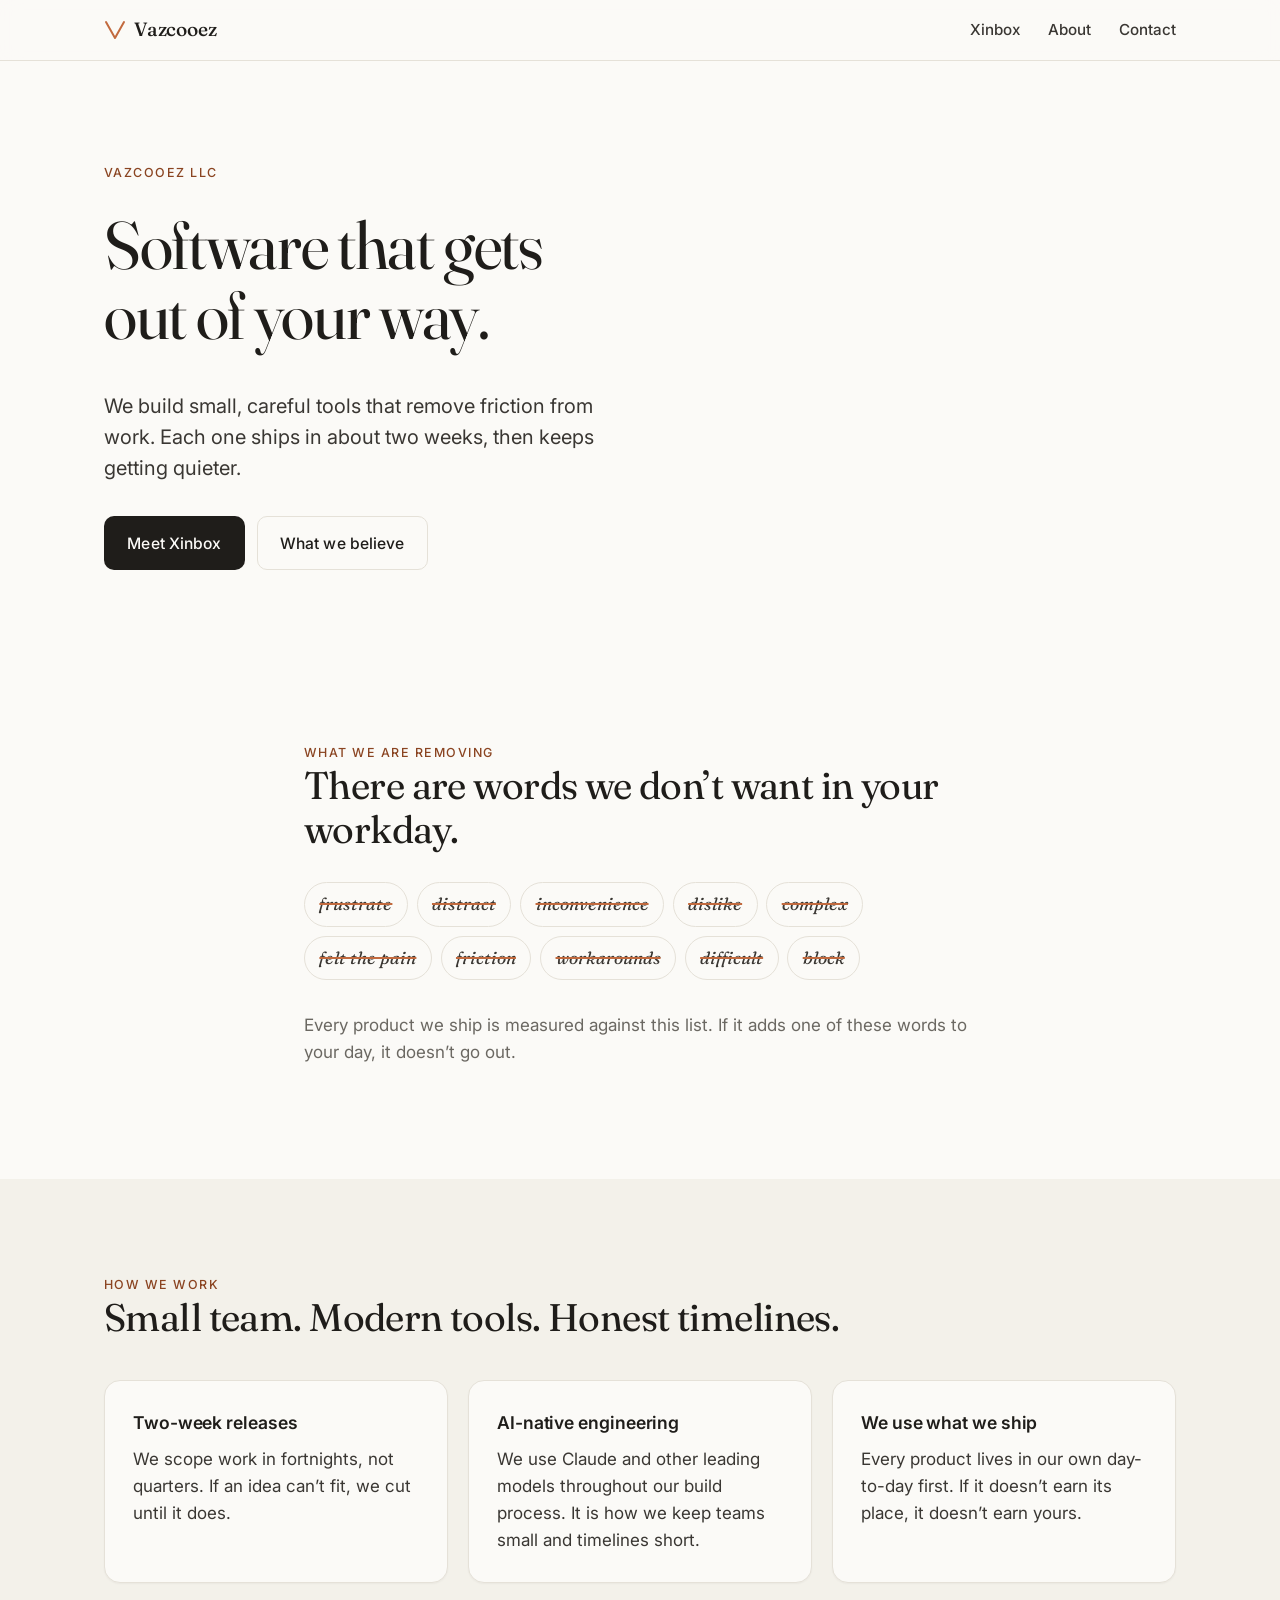
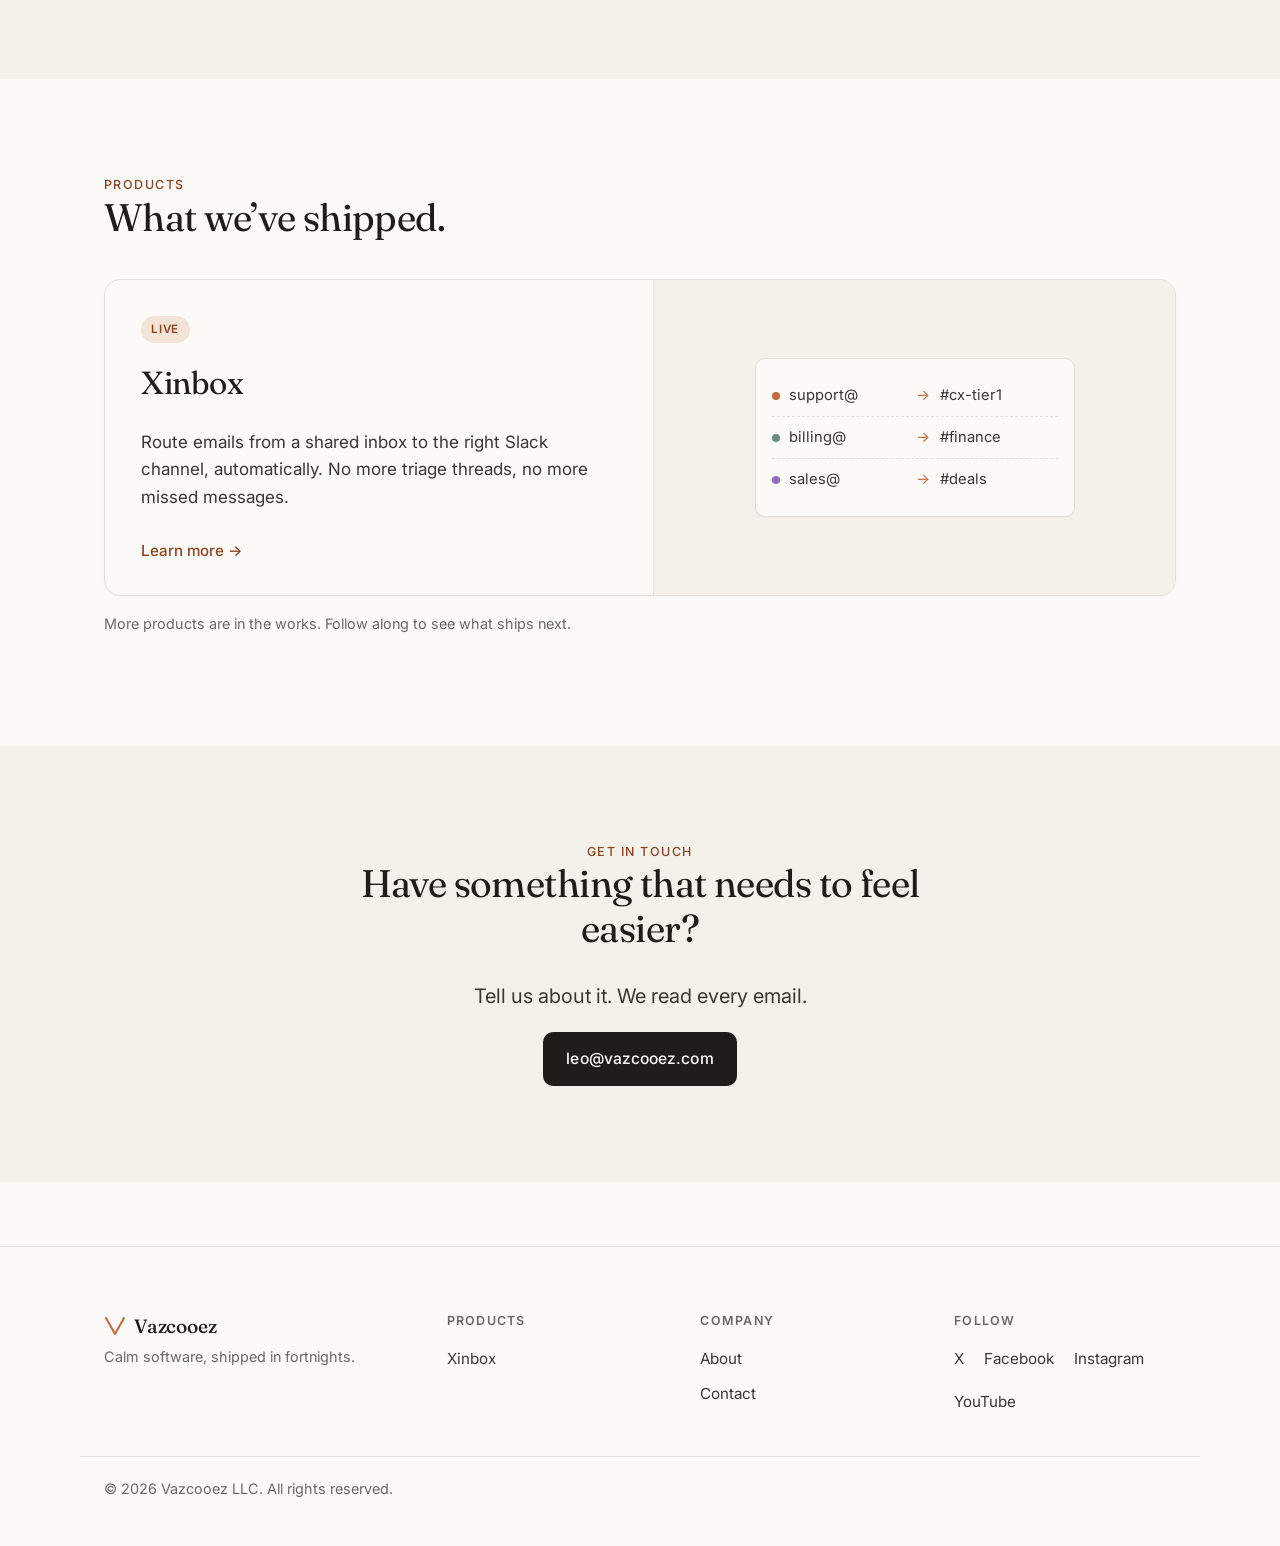
==== index.html @ 950a1615 "Initial site for vazcooez.com Static marketing site: home, Xinbox product page, about, 404, sitemap," ====
<!doctype html>
<html lang="en">
<head>
  <meta charset="utf-8" />
  <meta name="viewport" content="width=device-width, initial-scale=1" />
  <title>Vazcooez — Software that gets out of your way</title>
  <meta name="description" content="Vazcooez builds calm software tools that remove friction from work. AI-native, shipped in two weeks." />
  <link rel="canonical" href="https://vazcooez.com/" />
  <meta property="og:title" content="Vazcooez — Software that gets out of your way" />
  <meta property="og:description" content="Calm tools that remove friction from work. AI-native, shipped in two weeks." />
  <meta property="og:type" content="website" />
  <meta property="og:url" content="https://vazcooez.com/" />
  <link rel="icon" type="image/svg+xml" href="assets/favicon.svg" />
  <link rel="preconnect" href="https://fonts.googleapis.com" />
  <link rel="preconnect" href="https://fonts.gstatic.com" crossorigin />
  <link href="https://fonts.googleapis.com/css2?family=Fraunces:opsz,wght@9..144,300;9..144,400;9..144,500;9..144,600&family=Inter:wght@400;500;600&display=swap" rel="stylesheet" />
  <link rel="stylesheet" href="css/style.css" />
</head>
<body>
  <a class="skip-link" href="#main">Skip to content</a>

  <header class="site-header">
    <div class="container nav">
      <a class="brand" href="/" aria-label="Vazcooez home">
        <svg class="brand-mark" width="22" height="22" viewBox="0 0 22 22" aria-hidden="true">
          <path d="M2 3 L11 19 L20 3" fill="none" stroke="currentColor" stroke-width="2" stroke-linecap="round" stroke-linejoin="round"/>
        </svg>
        <span>Vazcooez</span>
      </a>
      <button class="nav-toggle" aria-expanded="false" aria-controls="nav-menu" aria-label="Menu">
        <span></span><span></span><span></span>
      </button>
      <nav id="nav-menu" class="nav-menu">
        <a href="xinbox.html">Xinbox</a>
        <a href="about.html">About</a>
        <a href="#contact">Contact</a>
      </nav>
    </div>
  </header>

  <main id="main">
    <section class="hero">
      <div class="container">
        <p class="eyebrow">Vazcooez LLC</p>
        <h1 class="display">
          Software that gets<br/>out of your way.
        </h1>
        <p class="lede">
          We build small, careful tools that remove friction from work.
          Each one ships in about two weeks, then keeps getting quieter.
        </p>
        <div class="cta-row">
          <a class="btn btn-primary" href="xinbox.html">Meet Xinbox</a>
          <a class="btn btn-ghost" href="#values">What we believe</a>
        </div>
      </div>
    </section>

    <section id="values" class="section">
      <div class="container narrow">
        <p class="eyebrow">What we are removing</p>
        <h2 class="h2">There are words we don&rsquo;t want in your workday.</h2>
        <ul class="word-list" aria-label="Words we want to remove from your work">
          <li>frustrate</li>
          <li>distract</li>
          <li>inconvenience</li>
          <li>dislike</li>
          <li>complex</li>
          <li>felt the pain</li>
          <li>friction</li>
          <li>workarounds</li>
          <li>difficult</li>
          <li>block</li>
        </ul>
        <p class="muted">
          Every product we ship is measured against this list.
          If it adds one of these words to your day, it doesn&rsquo;t go out.
        </p>
      </div>
    </section>

    <section class="section section-alt">
      <div class="container">
        <p class="eyebrow">How we work</p>
        <h2 class="h2">Small team. Modern tools. Honest timelines.</h2>
        <div class="grid-3">
          <article class="card">
            <h3>Two-week releases</h3>
            <p>We scope work in fortnights, not quarters. If an idea can&rsquo;t fit, we cut until it does.</p>
          </article>
          <article class="card">
            <h3>AI-native engineering</h3>
            <p>We use Claude and other leading models throughout our build process. It is how we keep teams small and timelines short.</p>
          </article>
          <article class="card">
            <h3>We use what we ship</h3>
            <p>Every product lives in our own day-to-day first. If it doesn&rsquo;t earn its place, it doesn&rsquo;t earn yours.</p>
          </article>
        </div>
      </div>
    </section>

    <section class="section">
      <div class="container">
        <p class="eyebrow">Products</p>
        <h2 class="h2">What we&rsquo;ve shipped.</h2>
        <a class="product-card" href="xinbox.html">
          <div class="product-card-body">
            <span class="badge">Live</span>
            <h3>Xinbox</h3>
            <p>Route emails from a shared inbox to the right Slack channel, automatically. No more triage threads, no more missed messages.</p>
            <span class="link-arrow">Learn more &rarr;</span>
          </div>
          <div class="product-card-visual" aria-hidden="true">
            <div class="mock">
              <div class="mock-row"><span class="dot dot-a"></span><span>support@</span><span class="arrow">&rarr;</span><span>#cx-tier1</span></div>
              <div class="mock-row"><span class="dot dot-b"></span><span>billing@</span><span class="arrow">&rarr;</span><span>#finance</span></div>
              <div class="mock-row"><span class="dot dot-c"></span><span>sales@</span><span class="arrow">&rarr;</span><span>#deals</span></div>
            </div>
          </div>
        </a>
        <p class="muted small">More products are in the works. Follow along to see what ships next.</p>
      </div>
    </section>

    <section id="contact" class="section section-alt">
      <div class="container narrow center">
        <p class="eyebrow">Get in touch</p>
        <h2 class="h2">Have something that needs to feel easier?</h2>
        <p class="lede">
          Tell us about it. We read every email.
        </p>
        <a class="btn btn-primary" href="mailto:leo@vazcooez.com">leo@vazcooez.com</a>
      </div>
    </section>
  </main>

  <footer class="site-footer">
    <div class="container footer-grid">
      <div>
        <a class="brand" href="/" aria-label="Vazcooez home">
          <svg class="brand-mark" width="22" height="22" viewBox="0 0 22 22" aria-hidden="true">
            <path d="M2 3 L11 19 L20 3" fill="none" stroke="currentColor" stroke-width="2" stroke-linecap="round" stroke-linejoin="round"/>
          </svg>
          <span>Vazcooez</span>
        </a>
        <p class="muted small">Calm software, shipped in fortnights.</p>
      </div>
      <div>
        <h4>Products</h4>
        <ul class="footer-list">
          <li><a href="xinbox.html">Xinbox</a></li>
        </ul>
      </div>
      <div>
        <h4>Company</h4>
        <ul class="footer-list">
          <li><a href="about.html">About</a></li>
          <li><a href="mailto:leo@vazcooez.com">Contact</a></li>
        </ul>
      </div>
      <div>
        <h4>Follow</h4>
        <ul class="footer-list social">
          <li><a href="#" aria-label="Vazcooez on X" rel="me noopener">X</a></li>
          <li><a href="#" aria-label="Vazcooez on Facebook" rel="me noopener">Facebook</a></li>
          <li><a href="#" aria-label="Vazcooez on Instagram" rel="me noopener">Instagram</a></li>
          <li><a href="#" aria-label="Vazcooez on YouTube" rel="me noopener">YouTube</a></li>
        </ul>
      </div>
    </div>
    <div class="container footer-base">
      <p class="muted small">&copy; <span id="year">2026</span> Vazcooez LLC. All rights reserved.</p>
    </div>
  </footer>

  <script src="js/main.js" defer></script>
</body>
</html>
---- css/style.css ----
/* ============================================================
   Vazcooez — design tokens
   ============================================================ */
:root {
  --bg: #FBFAF7;
  --bg-alt: #F3F1EA;
  --ink: #1F1D1A;
  --ink-soft: #3A3733;
  --muted: #6B6862;
  --line: #E5E1D8;
  --accent: #C26A3E;
  --accent-soft: #F4E4D7;
  --accent-ink: #8A4421;

  --serif: "Fraunces", Georgia, "Times New Roman", serif;
  --sans: "Inter", -apple-system, BlinkMacSystemFont, "Segoe UI", Roboto, Helvetica, Arial, sans-serif;

  --radius: 10px;
  --radius-lg: 16px;
  --shadow-sm: 0 1px 2px rgba(31, 29, 26, 0.04);
  --shadow-md: 0 4px 24px -8px rgba(31, 29, 26, 0.10);

  --maxw: 1120px;
  --maxw-narrow: 720px;

  --space-1: 0.5rem;
  --space-2: 1rem;
  --space-3: 1.5rem;
  --space-4: 2.5rem;
  --space-5: 4rem;
  --space-6: 6rem;
}

/* ============================================================
   Reset + base
   ============================================================ */
*, *::before, *::after { box-sizing: border-box; }
html { -webkit-text-size-adjust: 100%; scroll-behavior: smooth; }
body {
  margin: 0;
  font-family: var(--sans);
  font-size: 17px;
  line-height: 1.6;
  color: var(--ink);
  background: var(--bg);
  -webkit-font-smoothing: antialiased;
  text-rendering: optimizeLegibility;
}
img, svg { display: block; max-width: 100%; }
a { color: var(--ink); text-decoration: none; }
a:hover { color: var(--accent-ink); }
ul { padding: 0; margin: 0; list-style: none; }
p { margin: 0 0 1em; }
em { font-style: italic; color: var(--ink-soft); }

.skip-link {
  position: absolute; left: -9999px; top: 0;
  background: var(--ink); color: var(--bg);
  padding: 0.5rem 1rem; border-radius: var(--radius);
  z-index: 100;
}
.skip-link:focus { left: 1rem; top: 1rem; }

/* ============================================================
   Layout
   ============================================================ */
.container {
  width: 100%;
  max-width: var(--maxw);
  margin: 0 auto;
  padding: 0 1.5rem;
}
.container.narrow { max-width: var(--maxw-narrow); }
.container.center { text-align: center; }

.section { padding: var(--space-6) 0; }
.section-alt { background: var(--bg-alt); }

/* ============================================================
   Typography
   ============================================================ */
.display {
  font-family: var(--serif);
  font-weight: 400;
  font-size: clamp(2.4rem, 5.5vw, 4.2rem);
  line-height: 1.05;
  letter-spacing: -0.02em;
  margin: 0.4em 0 0.6em;
  color: var(--ink);
  font-variation-settings: "opsz" 96;
}
.h2 {
  font-family: var(--serif);
  font-weight: 400;
  font-size: clamp(1.7rem, 3vw, 2.4rem);
  line-height: 1.15;
  letter-spacing: -0.015em;
  margin: 0 0 0.8em;
  color: var(--ink);
  font-variation-settings: "opsz" 48;
}
h3 {
  font-family: var(--sans);
  font-weight: 600;
  font-size: 1.1rem;
  margin: 0 0 0.5em;
  letter-spacing: -0.005em;
}
.eyebrow {
  font-family: var(--sans);
  font-size: 0.78rem;
  font-weight: 500;
  letter-spacing: 0.12em;
  text-transform: uppercase;
  color: var(--accent-ink);
  margin: 0;
}
.lede {
  font-size: clamp(1.05rem, 1.6vw, 1.25rem);
  line-height: 1.55;
  color: var(--ink-soft);
  max-width: 38ch;
}
.muted { color: var(--muted); }
.small { font-size: 0.9rem; }
.center { text-align: center; }
.center .lede { margin-left: auto; margin-right: auto; }

/* ============================================================
   Header / nav
   ============================================================ */
.site-header {
  position: sticky;
  top: 0;
  z-index: 50;
  background: rgba(251, 250, 247, 0.85);
  backdrop-filter: saturate(160%) blur(10px);
  -webkit-backdrop-filter: saturate(160%) blur(10px);
  border-bottom: 1px solid var(--line);
}
.nav {
  display: flex;
  align-items: center;
  justify-content: space-between;
  padding: 0.9rem 1.5rem;
  gap: 1rem;
}
.brand {
  display: inline-flex;
  align-items: center;
  gap: 0.5rem;
  font-family: var(--serif);
  font-size: 1.2rem;
  font-weight: 500;
  letter-spacing: -0.01em;
  color: var(--ink);
}
.brand-mark { color: var(--accent); }
.nav-menu {
  display: flex;
  gap: 1.75rem;
  align-items: center;
}
.nav-menu a {
  font-size: 0.95rem;
  color: var(--ink-soft);
  font-weight: 500;
  position: relative;
}
.nav-menu a:hover { color: var(--ink); }
.nav-menu a[aria-current="page"] { color: var(--accent-ink); }

.nav-toggle {
  display: none;
  background: none;
  border: 0;
  padding: 0.5rem;
  cursor: pointer;
  gap: 4px;
  flex-direction: column;
}
.nav-toggle span {
  display: block;
  width: 22px;
  height: 2px;
  background: var(--ink);
  border-radius: 2px;
  transition: transform 0.2s ease, opacity 0.2s ease;
}

/* ============================================================
   Hero
   ============================================================ */
.hero {
  padding: clamp(3.5rem, 8vw, 6.5rem) 0 clamp(3rem, 6vw, 5rem);
}

/* ============================================================
   CTAs
   ============================================================ */
.cta-row {
  display: flex;
  flex-wrap: wrap;
  gap: 0.75rem;
  margin-top: 2rem;
}
.btn {
  display: inline-flex;
  align-items: center;
  justify-content: center;
  padding: 0.85rem 1.4rem;
  border-radius: var(--radius);
  font-family: var(--sans);
  font-weight: 500;
  font-size: 0.98rem;
  letter-spacing: 0.005em;
  transition: transform 0.06s ease, background 0.15s ease, color 0.15s ease, border-color 0.15s ease;
  border: 1px solid transparent;
  cursor: pointer;
}
.btn:active { transform: translateY(1px); }
.btn-primary {
  background: var(--ink);
  color: var(--bg);
}
.btn-primary:hover {
  background: var(--accent-ink);
  color: var(--bg);
}
.btn-ghost {
  background: transparent;
  color: var(--ink);
  border-color: var(--line);
}
.btn-ghost:hover {
  border-color: var(--ink);
  color: var(--ink);
}

/* ============================================================
   Word list (our values)
   ============================================================ */
.word-list {
  display: flex;
  flex-wrap: wrap;
  gap: 0.55rem;
  margin: 1.5rem 0 2rem;
}
.word-list li {
  font-family: var(--serif);
  font-style: italic;
  font-size: 1.1rem;
  padding: 0.45rem 0.9rem;
  background: var(--bg);
  border: 1px solid var(--line);
  border-radius: 999px;
  color: var(--ink-soft);
  text-decoration: line-through;
  text-decoration-color: var(--accent);
  text-decoration-thickness: 1.5px;
}
.word-list.compact li {
  font-size: 1rem;
  padding: 0.35rem 0.75rem;
}

/* ============================================================
   Card grids
   ============================================================ */
.grid-3 {
  display: grid;
  grid-template-columns: repeat(auto-fit, minmax(240px, 1fr));
  gap: 1.25rem;
  margin-top: 2.5rem;
}
.card {
  background: var(--bg);
  border: 1px solid var(--line);
  border-radius: var(--radius-lg);
  padding: 1.75rem;
  box-shadow: var(--shadow-sm);
}
.section-alt .card { background: var(--bg); }
.card p { color: var(--ink-soft); margin: 0; }

/* ============================================================
   Product card
   ============================================================ */
.product-card {
  display: grid;
  grid-template-columns: 1.05fr 1fr;
  gap: 0;
  margin: 2.5rem 0 1rem;
  border: 1px solid var(--line);
  border-radius: var(--radius-lg);
  overflow: hidden;
  background: var(--bg);
  box-shadow: var(--shadow-sm);
  transition: box-shadow 0.2s ease, transform 0.15s ease;
}
.product-card:hover {
  box-shadow: var(--shadow-md);
  transform: translateY(-1px);
}
.product-card-body { padding: 2.25rem 2.25rem 2rem; display: flex; flex-direction: column; gap: 0.5rem; }
.product-card-body h3 {
  font-family: var(--serif);
  font-weight: 400;
  font-size: 2rem;
  letter-spacing: -0.015em;
  margin: 0.2em 0 0.4em;
}
.product-card-body p { color: var(--ink-soft); margin: 0; }
.badge {
  display: inline-flex;
  align-items: center;
  align-self: flex-start;
  padding: 0.25rem 0.65rem;
  background: var(--accent-soft);
  color: var(--accent-ink);
  border-radius: 999px;
  font-size: 0.72rem;
  font-weight: 600;
  letter-spacing: 0.06em;
  text-transform: uppercase;
}
.link-arrow {
  margin-top: 1.25rem;
  color: var(--accent-ink);
  font-weight: 500;
  font-size: 0.95rem;
}
.product-card-visual {
  background: var(--bg-alt);
  display: flex;
  align-items: center;
  justify-content: center;
  padding: 2rem;
  border-left: 1px solid var(--line);
}
.mock {
  width: 100%;
  max-width: 320px;
  background: var(--bg);
  border: 1px solid var(--line);
  border-radius: var(--radius);
  padding: 1rem;
  font-family: var(--sans);
  font-size: 0.92rem;
  box-shadow: var(--shadow-sm);
}
.mock-row {
  display: grid;
  grid-template-columns: auto 1fr auto 1fr;
  align-items: center;
  gap: 0.6rem;
  padding: 0.55rem 0;
  border-bottom: 1px dashed var(--line);
  color: var(--ink-soft);
}
.mock-row:last-child { border-bottom: 0; }
.mock-row .arrow { color: var(--accent); }
.dot {
  width: 8px; height: 8px; border-radius: 50%;
  background: var(--accent);
}
.dot-a { background: #C26A3E; }
.dot-b { background: #6B8E7F; }
.dot-c { background: #8E6AC2; }

/* ============================================================
   Steps
   ============================================================ */
.steps {
  display: grid;
  grid-template-columns: repeat(auto-fit, minmax(240px, 1fr));
  gap: 1.5rem;
  margin-top: 2.5rem;
  counter-reset: step;
}
.steps li {
  background: var(--bg);
  border: 1px solid var(--line);
  border-radius: var(--radius-lg);
  padding: 1.75rem;
  position: relative;
}
.step-num {
  display: inline-flex;
  align-items: center;
  justify-content: center;
  width: 28px; height: 28px;
  border-radius: 50%;
  background: var(--accent-soft);
  color: var(--accent-ink);
  font-family: var(--serif);
  font-size: 0.95rem;
  font-weight: 500;
  margin-bottom: 0.75rem;
}
.steps li h3 { margin-bottom: 0.4em; }
.steps li p { color: var(--ink-soft); margin: 0; }

/* ============================================================
   Footer
   ============================================================ */
.site-footer {
  margin-top: var(--space-5);
  padding: var(--space-5) 0 2rem;
  border-top: 1px solid var(--line);
  background: var(--bg);
}
.footer-grid {
  display: grid;
  grid-template-columns: 1.4fr repeat(3, 1fr);
  gap: 2rem;
  align-items: start;
}
.footer-grid h4 {
  font-family: var(--sans);
  font-size: 0.78rem;
  font-weight: 600;
  letter-spacing: 0.1em;
  text-transform: uppercase;
  color: var(--muted);
  margin: 0 0 0.9rem;
}
.footer-list li { margin-bottom: 0.5rem; }
.footer-list a {
  color: var(--ink-soft);
  font-size: 0.95rem;
}
.footer-list a:hover { color: var(--ink); }
.footer-list.social { display: flex; flex-wrap: wrap; gap: 1rem 1.25rem; }
.footer-list.social li { margin: 0; }
.footer-base {
  margin-top: var(--space-4);
  padding-top: 1.25rem;
  border-top: 1px solid var(--line);
}

/* ============================================================
   Responsive
   ============================================================ */
@media (max-width: 780px) {
  .nav-toggle { display: flex; }
  .nav-menu {
    position: absolute;
    top: 100%;
    left: 0; right: 0;
    background: var(--bg);
    border-bottom: 1px solid var(--line);
    flex-direction: column;
    gap: 0;
    padding: 0.5rem 1.5rem 1rem;
    transform: translateY(-8px);
    opacity: 0;
    visibility: hidden;
    transition: transform 0.2s ease, opacity 0.2s ease, visibility 0.2s;
  }
  .nav-menu a {
    padding: 0.75rem 0;
    border-bottom: 1px solid var(--line);
    width: 100%;
  }
  .nav-menu a:last-child { border-bottom: 0; }
  .nav-menu.open {
    transform: translateY(0);
    opacity: 1;
    visibility: visible;
  }
  .nav-toggle[aria-expanded="true"] span:nth-child(1) { transform: translateY(6px) rotate(45deg); }
  .nav-toggle[aria-expanded="true"] span:nth-child(2) { opacity: 0; }
  .nav-toggle[aria-expanded="true"] span:nth-child(3) { transform: translateY(-6px) rotate(-45deg); }

  .product-card { grid-template-columns: 1fr; }
  .product-card-visual { border-left: 0; border-top: 1px solid var(--line); }
  .footer-grid {
    grid-template-columns: 1fr 1fr;
  }
  .section { padding: var(--space-5) 0; }
}

@media (max-width: 480px) {
  .footer-grid { grid-template-columns: 1fr; }
  .cta-row { flex-direction: column; align-items: stretch; }
  .btn { width: 100%; }
}

@media (prefers-reduced-motion: reduce) {
  *, *::before, *::after {
    transition-duration: 0.01ms !important;
    animation-duration: 0.01ms !important;
    scroll-behavior: auto !important;
  }
}
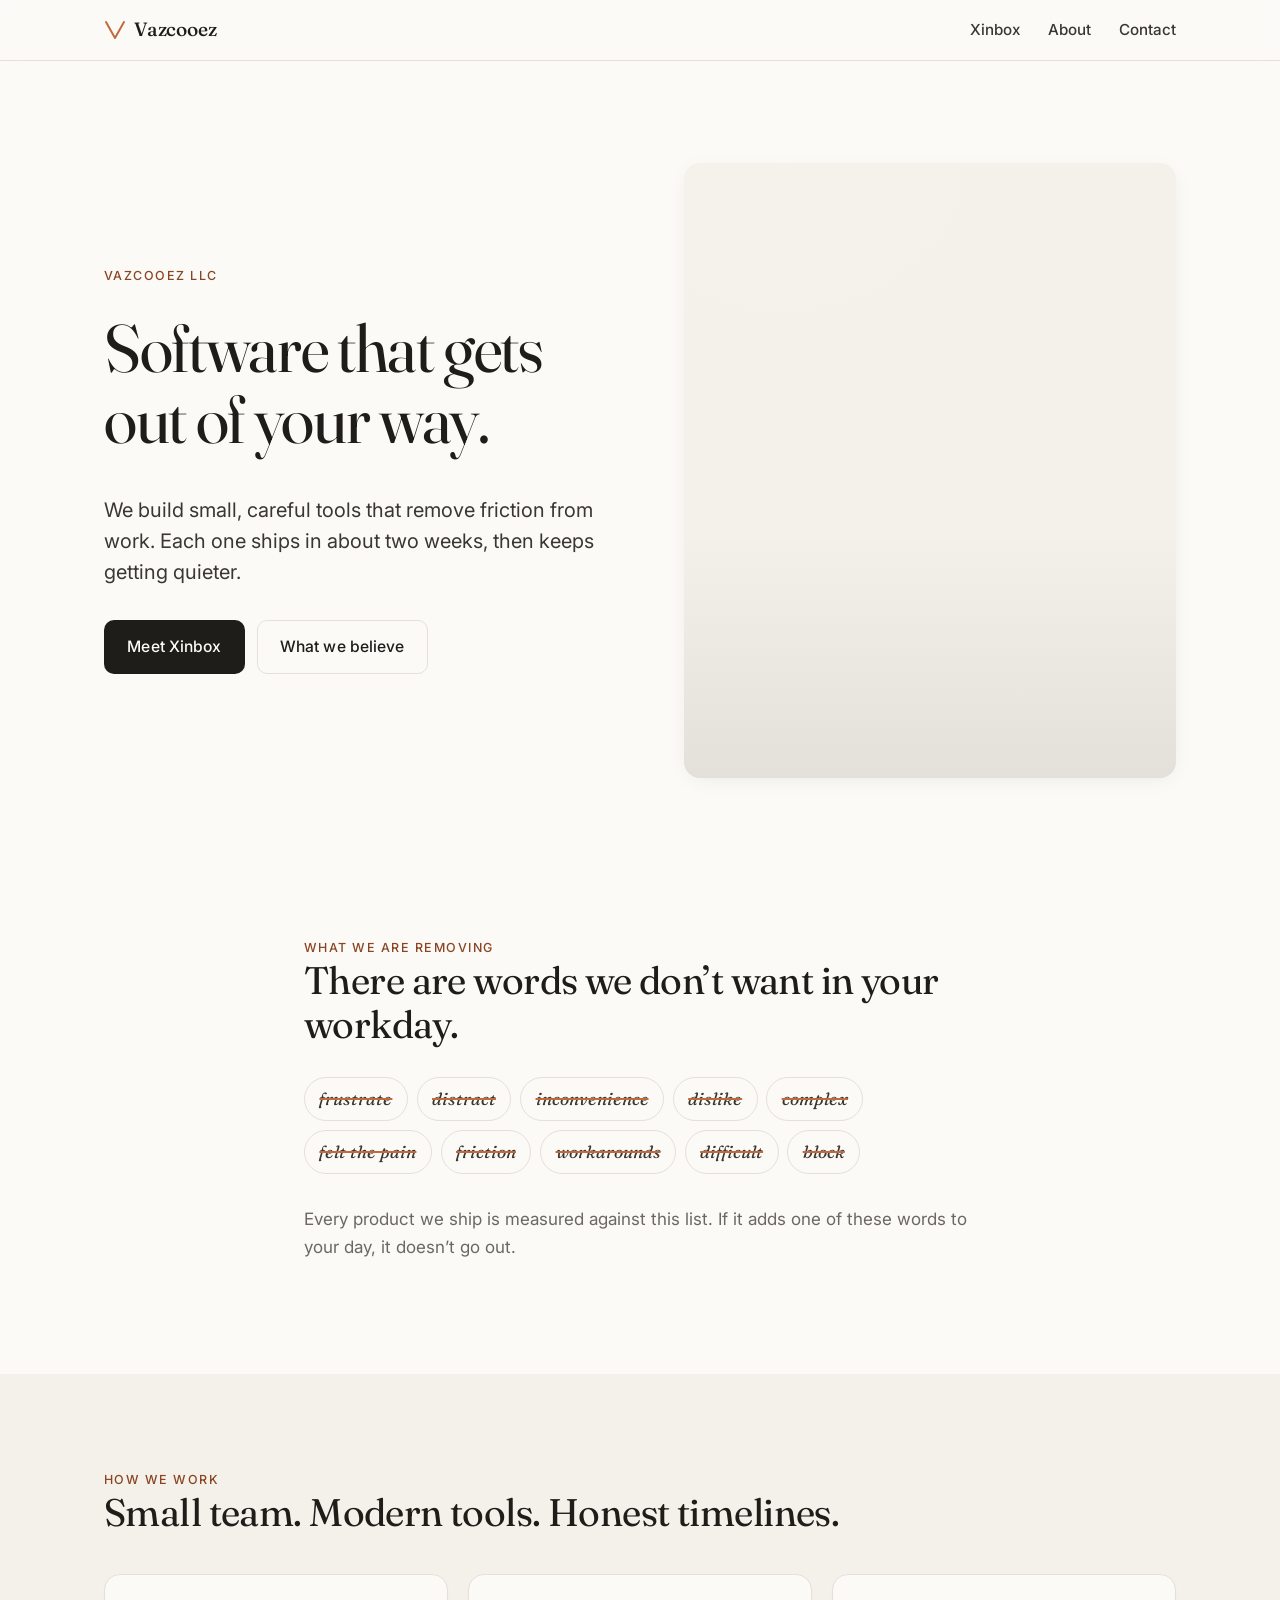
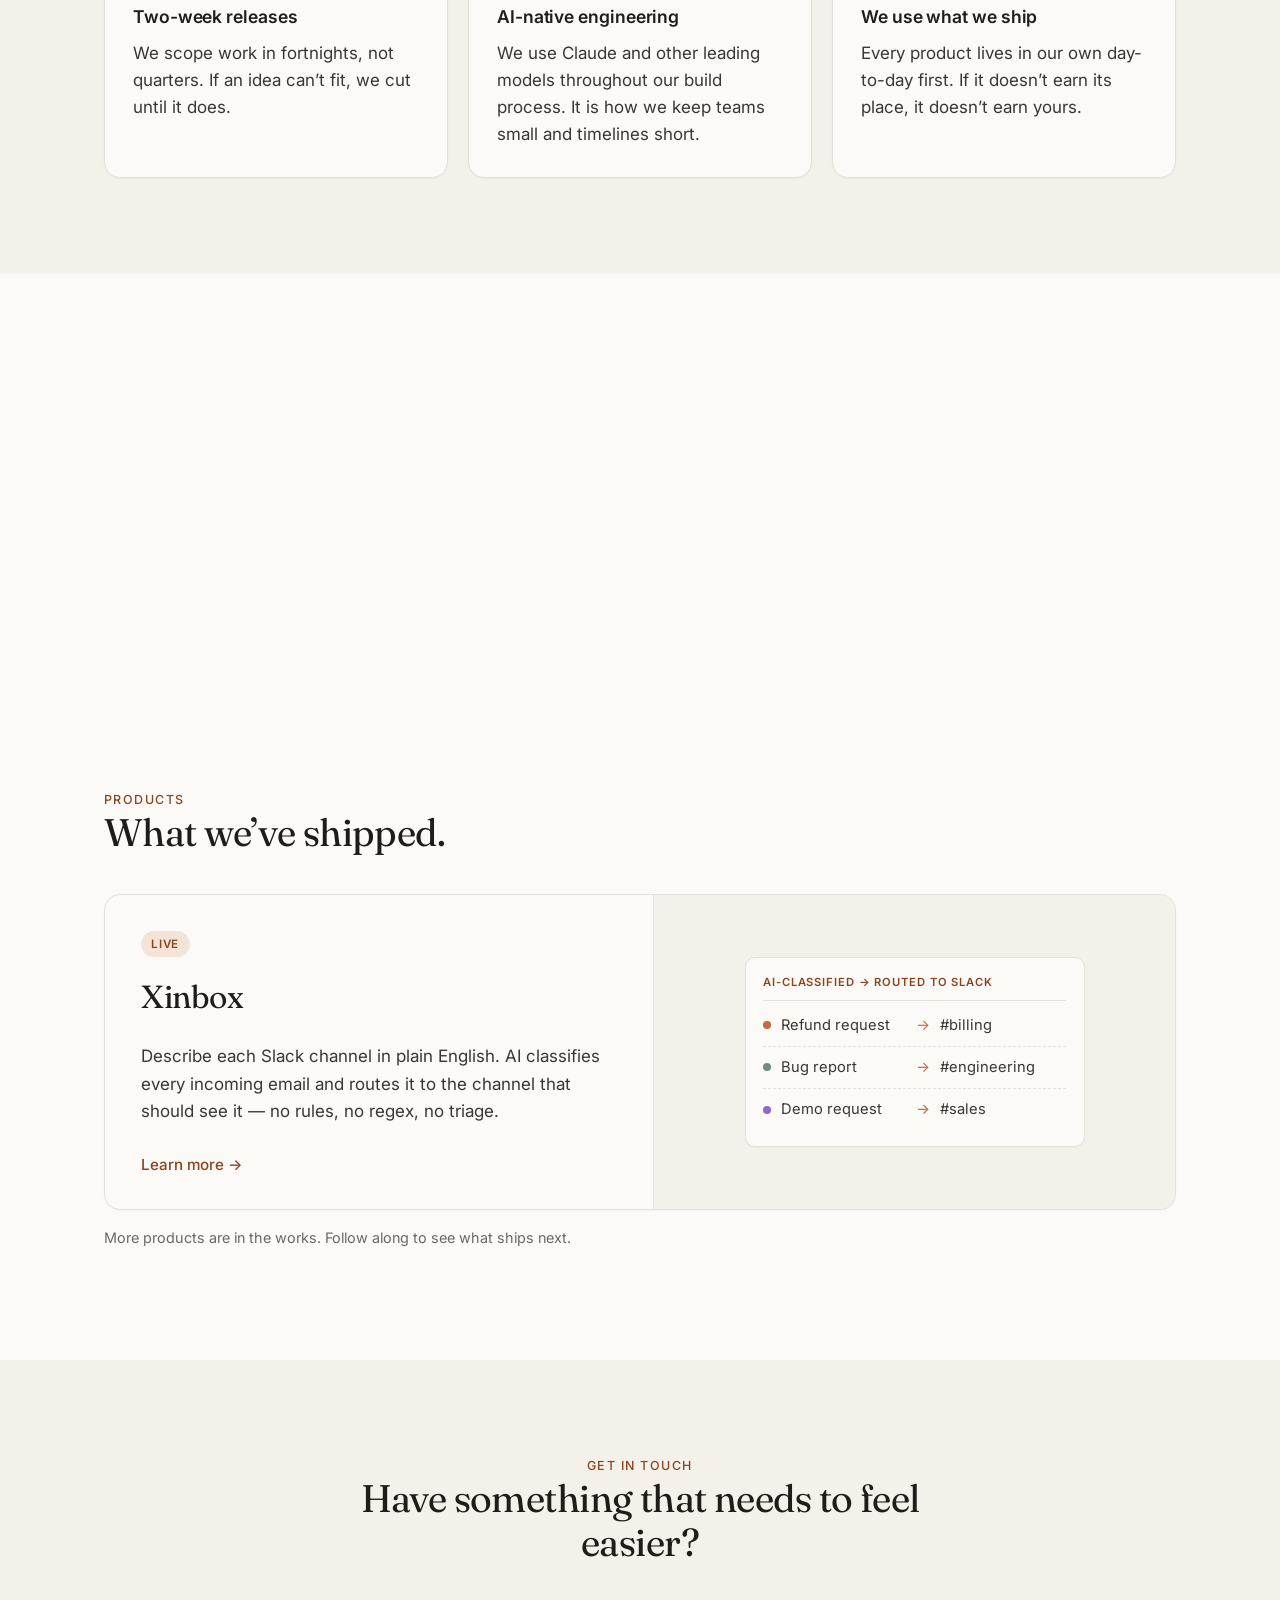
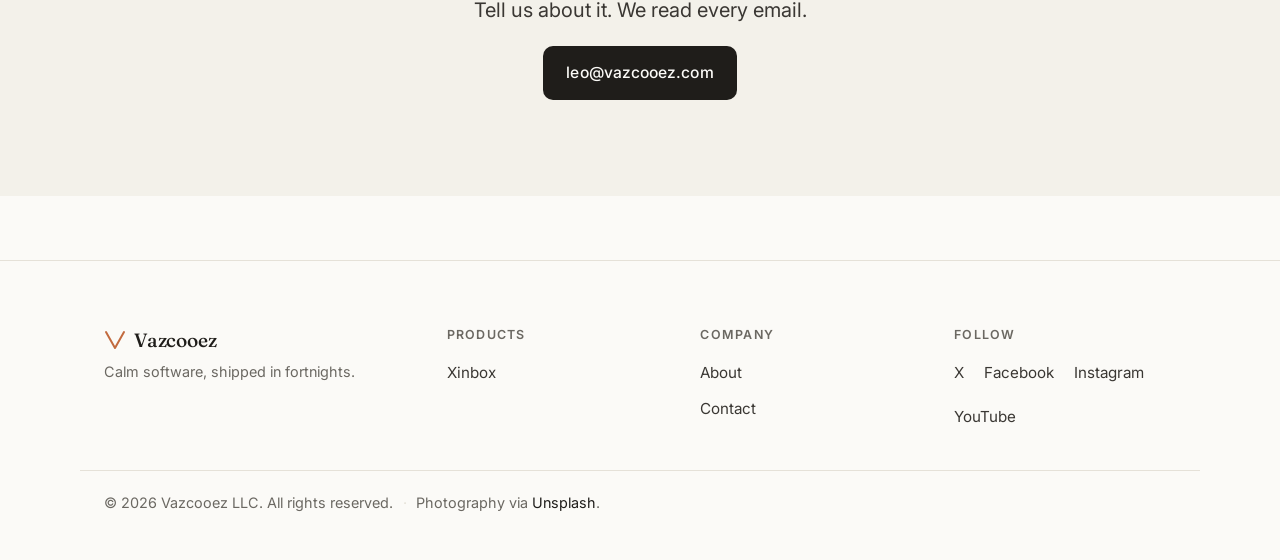
==== commit 4d40048d: "Add stock photography and reframe Xinbox around AI classification - Split hero layout on home/xinbox" ====
--- a/index.html
+++ b/index.html
@@ -13,6 +13,7 @@
   <link rel="icon" type="image/svg+xml" href="assets/favicon.svg" />
   <link rel="preconnect" href="https://fonts.googleapis.com" />
   <link rel="preconnect" href="https://fonts.gstatic.com" crossorigin />
+  <link rel="preconnect" href="https://images.unsplash.com" />
   <link href="https://fonts.googleapis.com/css2?family=Fraunces:opsz,wght@9..144,300;9..144,400;9..144,500;9..144,600&family=Inter:wght@400;500;600&display=swap" rel="stylesheet" />
   <link rel="stylesheet" href="css/style.css" />
 </head>
@@ -39,20 +40,34 @@
   </header>
 
   <main id="main">
-    <section class="hero">
-      <div class="container">
-        <p class="eyebrow">Vazcooez LLC</p>
-        <h1 class="display">
-          Software that gets<br/>out of your way.
-        </h1>
-        <p class="lede">
-          We build small, careful tools that remove friction from work.
-          Each one ships in about two weeks, then keeps getting quieter.
-        </p>
-        <div class="cta-row">
-          <a class="btn btn-primary" href="xinbox.html">Meet Xinbox</a>
-          <a class="btn btn-ghost" href="#values">What we believe</a>
+    <section class="hero hero-split">
+      <div class="container hero-grid">
+        <div class="hero-copy">
+          <p class="eyebrow">Vazcooez LLC</p>
+          <h1 class="display">
+            Software that gets<br/>out of your way.
+          </h1>
+          <p class="lede">
+            We build small, careful tools that remove friction from work.
+            Each one ships in about two weeks, then keeps getting quieter.
+          </p>
+          <div class="cta-row">
+            <a class="btn btn-primary" href="xinbox.html">Meet Xinbox</a>
+            <a class="btn btn-ghost" href="#values">What we believe</a>
+          </div>
         </div>
+        <figure class="hero-figure">
+          <img
+            src="https://images.unsplash.com/photo-1531497865144-0464ef8fb9a9?auto=format&fit=crop&w=1200&q=70"
+            srcset="https://images.unsplash.com/photo-1531497865144-0464ef8fb9a9?auto=format&fit=crop&w=600&q=70 600w,
+                    https://images.unsplash.com/photo-1531497865144-0464ef8fb9a9?auto=format&fit=crop&w=1200&q=70 1200w,
+                    https://images.unsplash.com/photo-1531497865144-0464ef8fb9a9?auto=format&fit=crop&w=1800&q=70 1800w"
+            sizes="(max-width: 900px) 100vw, 50vw"
+            alt="A quiet desk with morning light"
+            loading="eager"
+            decoding="async"
+            width="1200" height="800" />
+        </figure>
       </div>
     </section>
 
@@ -100,6 +115,19 @@
       </div>
     </section>
 
+    <section class="image-band" aria-hidden="true">
+      <img
+        src="https://images.unsplash.com/photo-1497032628192-86f99bcd76bc?auto=format&fit=crop&w=2000&q=70"
+        srcset="https://images.unsplash.com/photo-1497032628192-86f99bcd76bc?auto=format&fit=crop&w=1200&q=70 1200w,
+                https://images.unsplash.com/photo-1497032628192-86f99bcd76bc?auto=format&fit=crop&w=2000&q=70 2000w,
+                https://images.unsplash.com/photo-1497032628192-86f99bcd76bc?auto=format&fit=crop&w=2800&q=70 2800w"
+        sizes="100vw"
+        alt=""
+        loading="lazy"
+        decoding="async"
+        width="2000" height="700" />
+    </section>
+
     <section class="section">
       <div class="container">
         <p class="eyebrow">Products</p>
@@ -108,14 +136,15 @@
           <div class="product-card-body">
             <span class="badge">Live</span>
             <h3>Xinbox</h3>
-            <p>Route emails from a shared inbox to the right Slack channel, automatically. No more triage threads, no more missed messages.</p>
+            <p>Describe each Slack channel in plain English. AI classifies every incoming email and routes it to the channel that should see it &mdash; no rules, no regex, no triage.</p>
             <span class="link-arrow">Learn more &rarr;</span>
           </div>
           <div class="product-card-visual" aria-hidden="true">
             <div class="mock">
-              <div class="mock-row"><span class="dot dot-a"></span><span>support@</span><span class="arrow">&rarr;</span><span>#cx-tier1</span></div>
-              <div class="mock-row"><span class="dot dot-b"></span><span>billing@</span><span class="arrow">&rarr;</span><span>#finance</span></div>
-              <div class="mock-row"><span class="dot dot-c"></span><span>sales@</span><span class="arrow">&rarr;</span><span>#deals</span></div>
+              <div class="mock-caption">AI-classified &rarr; routed to Slack</div>
+              <div class="mock-row"><span class="dot dot-a"></span><span>Refund request</span><span class="arrow">&rarr;</span><span>#billing</span></div>
+              <div class="mock-row"><span class="dot dot-b"></span><span>Bug report</span><span class="arrow">&rarr;</span><span>#engineering</span></div>
+              <div class="mock-row"><span class="dot dot-c"></span><span>Demo request</span><span class="arrow">&rarr;</span><span>#sales</span></div>
             </div>
           </div>
         </a>
@@ -170,7 +199,7 @@
       </div>
     </div>
     <div class="container footer-base">
-      <p class="muted small">&copy; <span id="year">2026</span> Vazcooez LLC. All rights reserved.</p>
+      <p class="muted small">&copy; <span id="year">2026</span> Vazcooez LLC. All rights reserved. <span class="dot-sep">&middot;</span> Photography via <a href="https://unsplash.com/?utm_source=vazcooez&utm_medium=referral" rel="noopener">Unsplash</a>.</p>
     </div>
   </footer>
 
--- a/css/style.css
+++ b/css/style.css
@@ -194,6 +194,58 @@
 .hero {
   padding: clamp(3.5rem, 8vw, 6.5rem) 0 clamp(3rem, 6vw, 5rem);
 }
+.hero-split { padding-bottom: clamp(2.5rem, 5vw, 4.5rem); }
+.hero-grid {
+  display: grid;
+  grid-template-columns: 1.05fr 1fr;
+  align-items: center;
+  gap: clamp(2rem, 5vw, 4.5rem);
+}
+.hero-copy { min-width: 0; }
+.hero-figure {
+  margin: 0;
+  position: relative;
+  border-radius: var(--radius-lg);
+  overflow: hidden;
+  background: var(--bg-alt);
+  aspect-ratio: 4 / 5;
+  box-shadow: var(--shadow-md);
+}
+.hero-figure img {
+  width: 100%;
+  height: 100%;
+  object-fit: cover;
+  display: block;
+  filter: saturate(0.9) contrast(1.02);
+}
+.hero-figure::after {
+  content: "";
+  position: absolute;
+  inset: 0;
+  background:
+    radial-gradient(120% 80% at 20% 0%, rgba(251,250,247,0.10), transparent 60%),
+    linear-gradient(180deg, rgba(31,29,26,0.00) 60%, rgba(31,29,26,0.08));
+  pointer-events: none;
+}
+
+/* ============================================================
+   Image band (full-bleed editorial break)
+   ============================================================ */
+.image-band {
+  display: block;
+  width: 100%;
+  max-height: 420px;
+  overflow: hidden;
+  margin: 0;
+}
+.image-band img {
+  width: 100%;
+  height: 100%;
+  max-height: 420px;
+  object-fit: cover;
+  display: block;
+  filter: saturate(0.85) contrast(1.02);
+}
 
 /* ============================================================
    CTAs
@@ -340,14 +392,24 @@
 }
 .mock {
   width: 100%;
-  max-width: 320px;
+  max-width: 340px;
   background: var(--bg);
   border: 1px solid var(--line);
   border-radius: var(--radius);
-  padding: 1rem;
+  padding: 1rem 1.1rem;
   font-family: var(--sans);
   font-size: 0.92rem;
   box-shadow: var(--shadow-sm);
+}
+.mock-caption {
+  font-size: 0.7rem;
+  font-weight: 600;
+  letter-spacing: 0.08em;
+  text-transform: uppercase;
+  color: var(--accent-ink);
+  padding-bottom: 0.5rem;
+  border-bottom: 1px solid var(--line);
+  margin-bottom: 0.25rem;
 }
 .mock-row {
   display: grid;
@@ -438,6 +500,7 @@
   padding-top: 1.25rem;
   border-top: 1px solid var(--line);
 }
+.dot-sep { margin: 0 0.35rem; color: var(--line); }
 
 /* ============================================================
    Responsive
@@ -475,6 +538,9 @@
 
   .product-card { grid-template-columns: 1fr; }
   .product-card-visual { border-left: 0; border-top: 1px solid var(--line); }
+  .hero-grid { grid-template-columns: 1fr; gap: 2.5rem; }
+  .hero-figure { aspect-ratio: 16 / 11; max-height: 380px; }
+  .image-band, .image-band img { max-height: 280px; }
   .footer-grid {
     grid-template-columns: 1fr 1fr;
   }
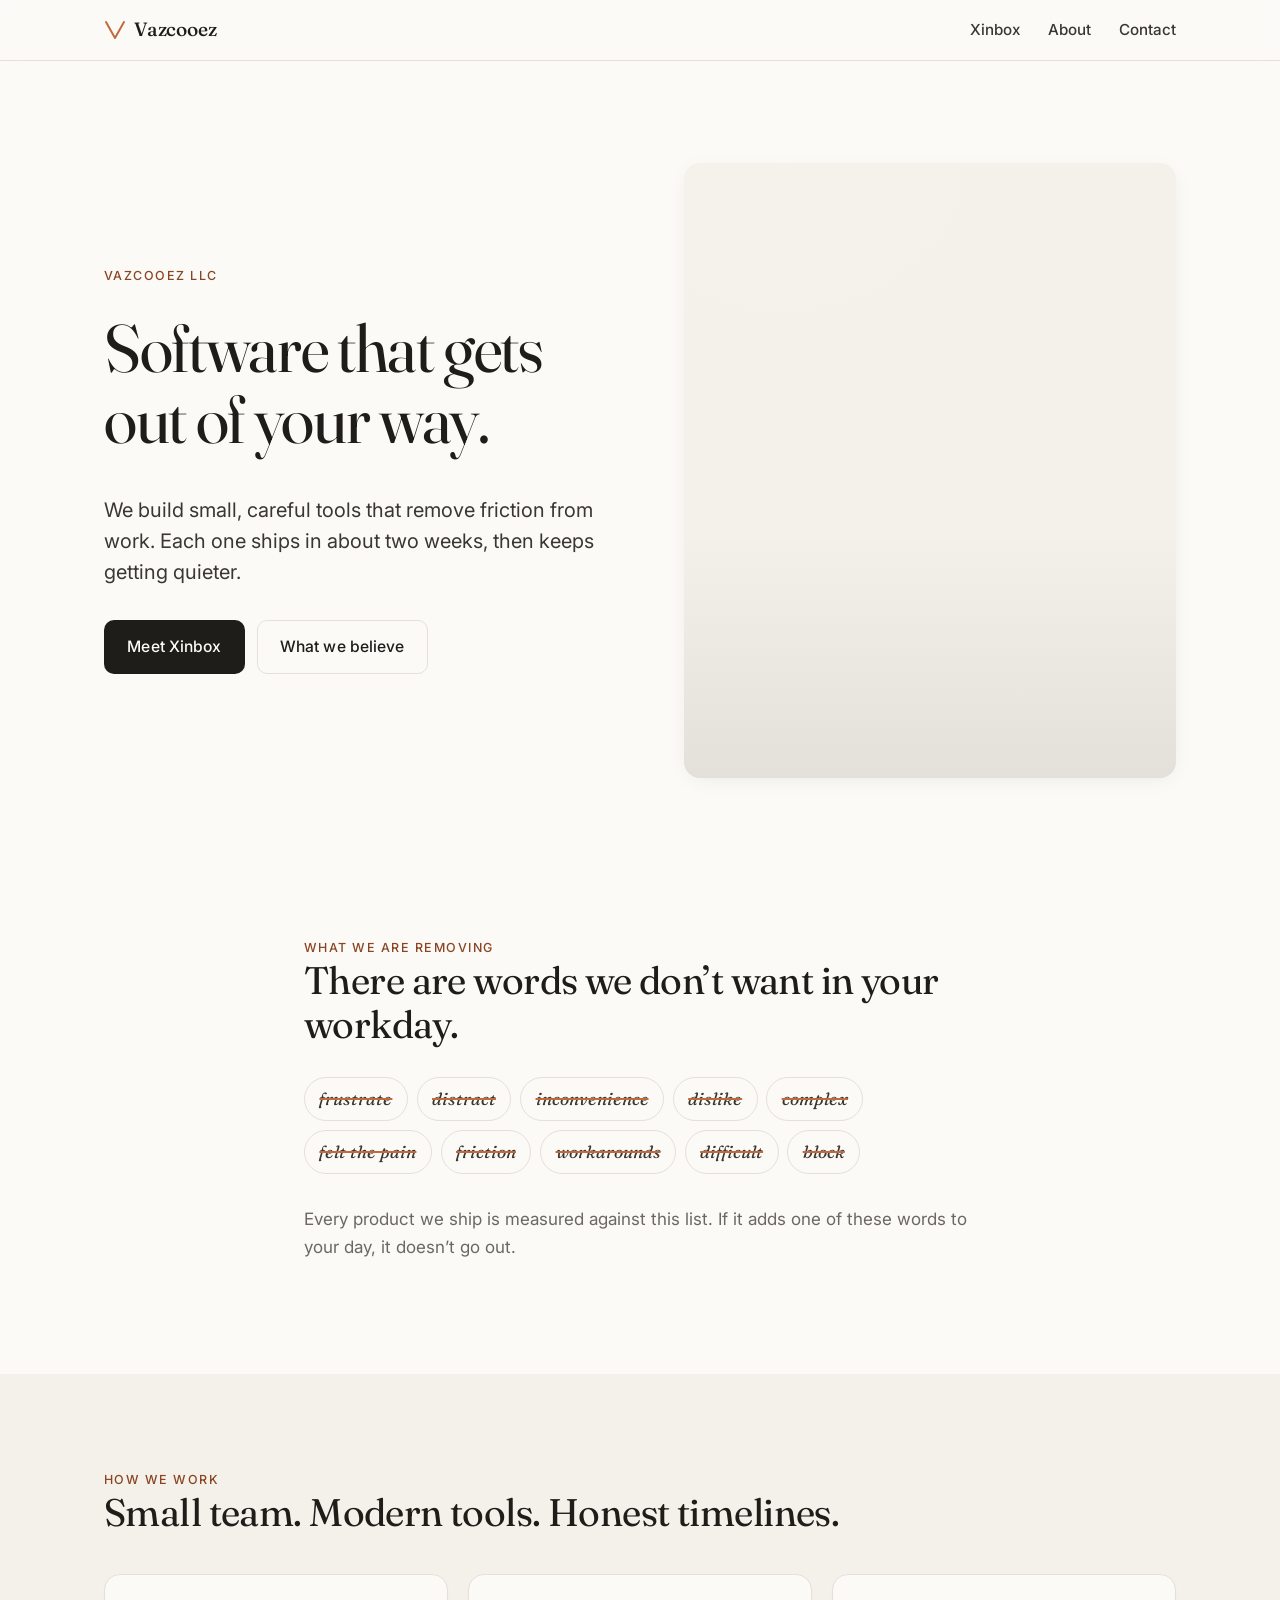
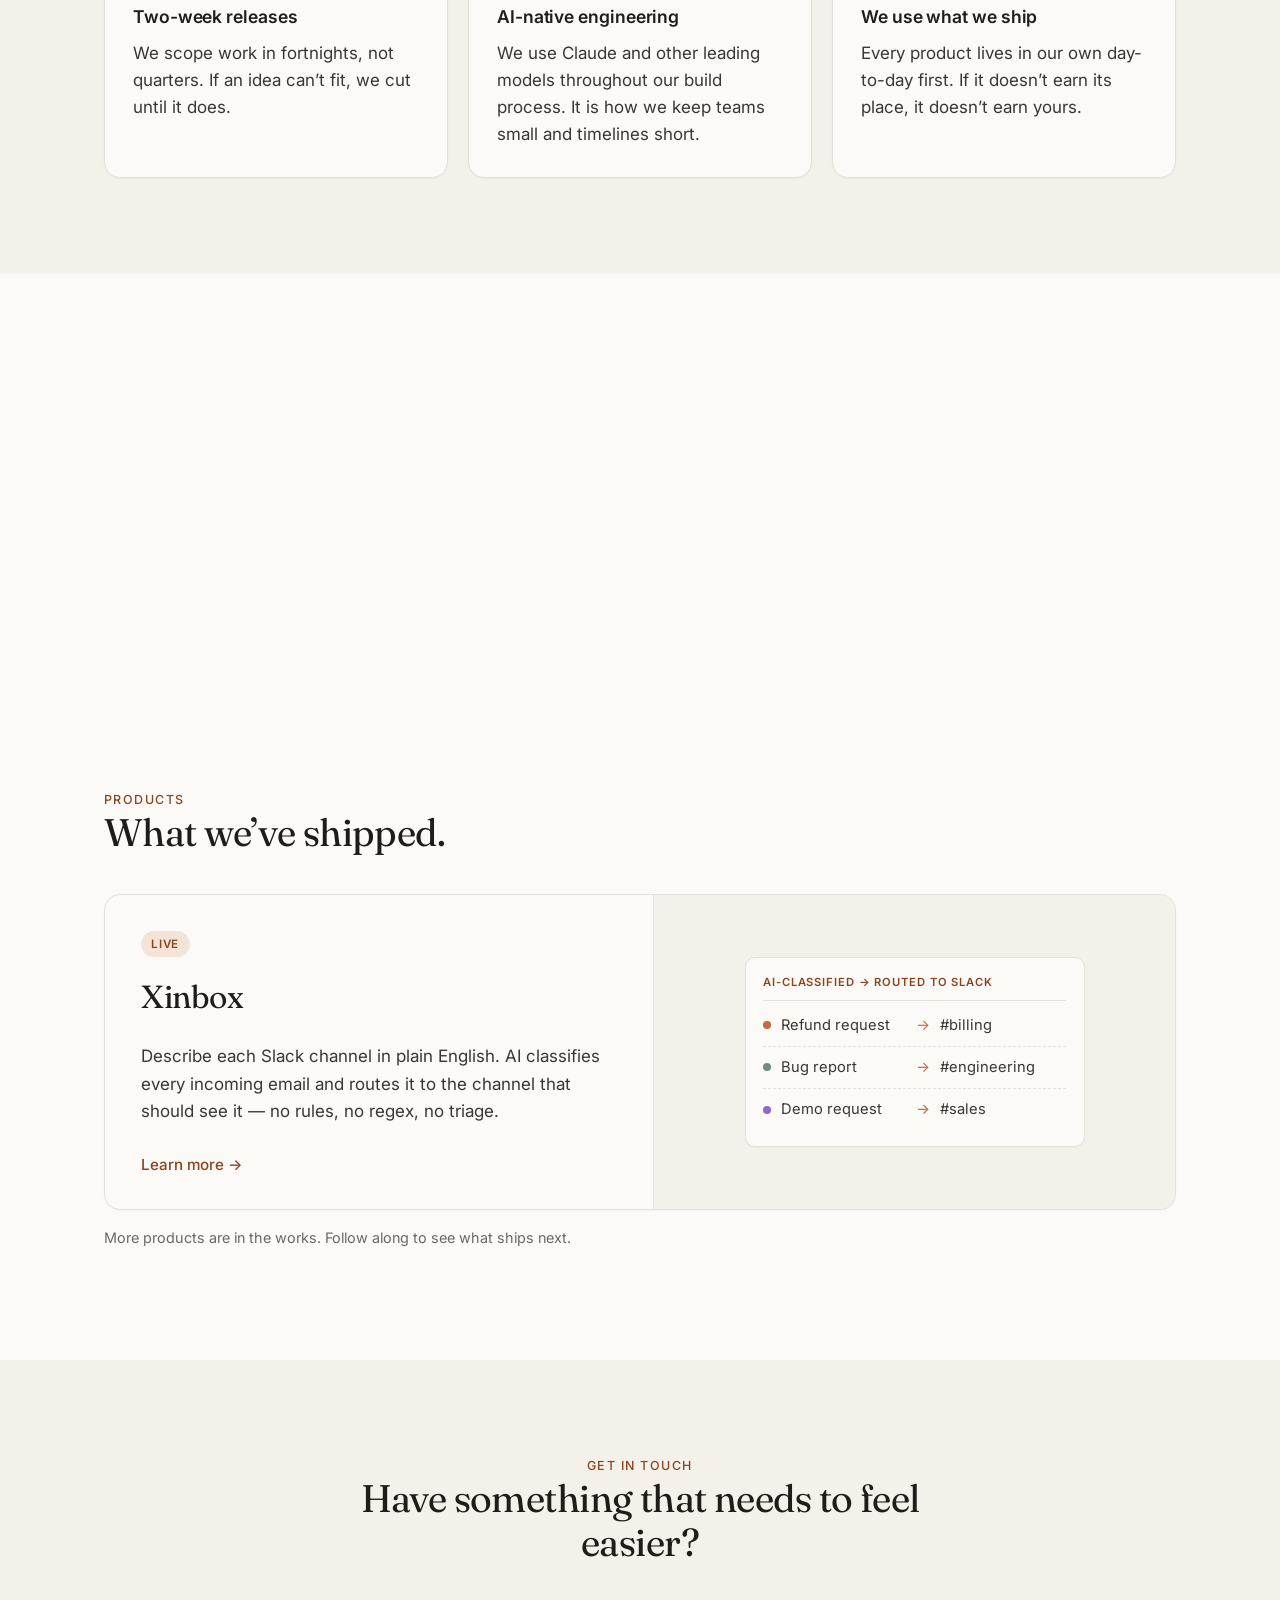
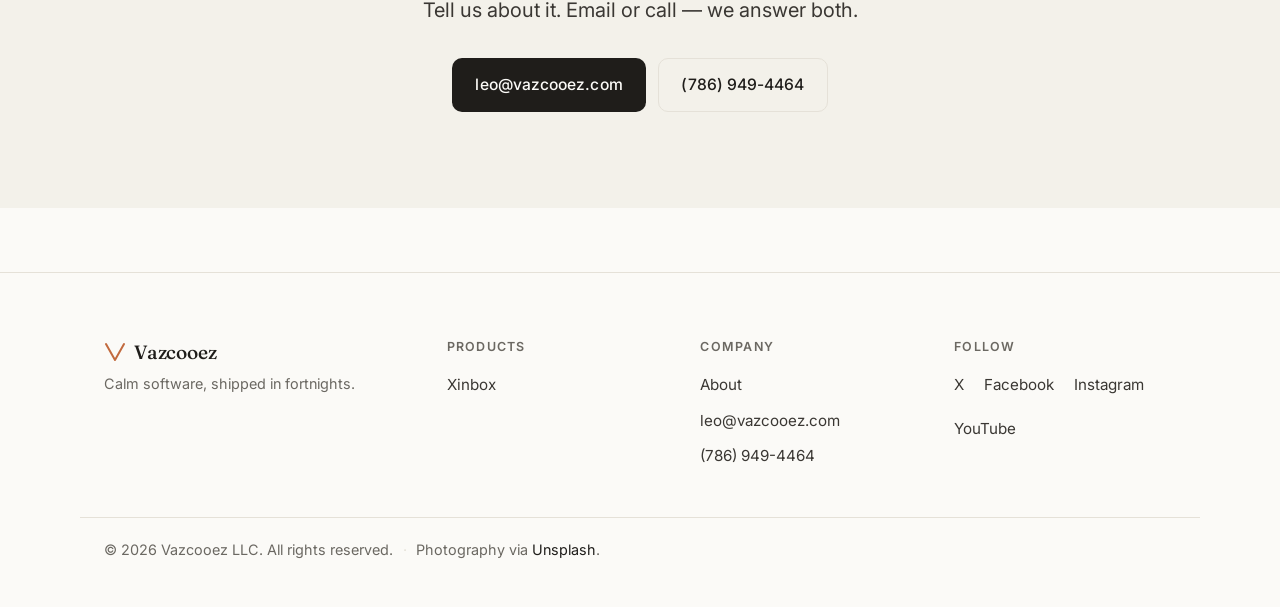
==== commit ec0012fc: "Add phone contact (786) 949-4464 Adds tel: link to the homepage Contact section and to all three foo" ====
--- a/index.html
+++ b/index.html
@@ -157,9 +157,12 @@
         <p class="eyebrow">Get in touch</p>
         <h2 class="h2">Have something that needs to feel easier?</h2>
         <p class="lede">
-          Tell us about it. We read every email.
+          Tell us about it. Email or call &mdash; we answer both.
         </p>
-        <a class="btn btn-primary" href="mailto:leo@vazcooez.com">leo@vazcooez.com</a>
+        <div class="cta-row" style="justify-content:center">
+          <a class="btn btn-primary" href="mailto:leo@vazcooez.com">leo@vazcooez.com</a>
+          <a class="btn btn-ghost" href="tel:+17869494464">(786) 949-4464</a>
+        </div>
       </div>
     </section>
   </main>
@@ -185,7 +188,8 @@
         <h4>Company</h4>
         <ul class="footer-list">
           <li><a href="about.html">About</a></li>
-          <li><a href="mailto:leo@vazcooez.com">Contact</a></li>
+          <li><a href="mailto:leo@vazcooez.com">leo@vazcooez.com</a></li>
+          <li><a href="tel:+17869494464">(786) 949-4464</a></li>
         </ul>
       </div>
       <div>
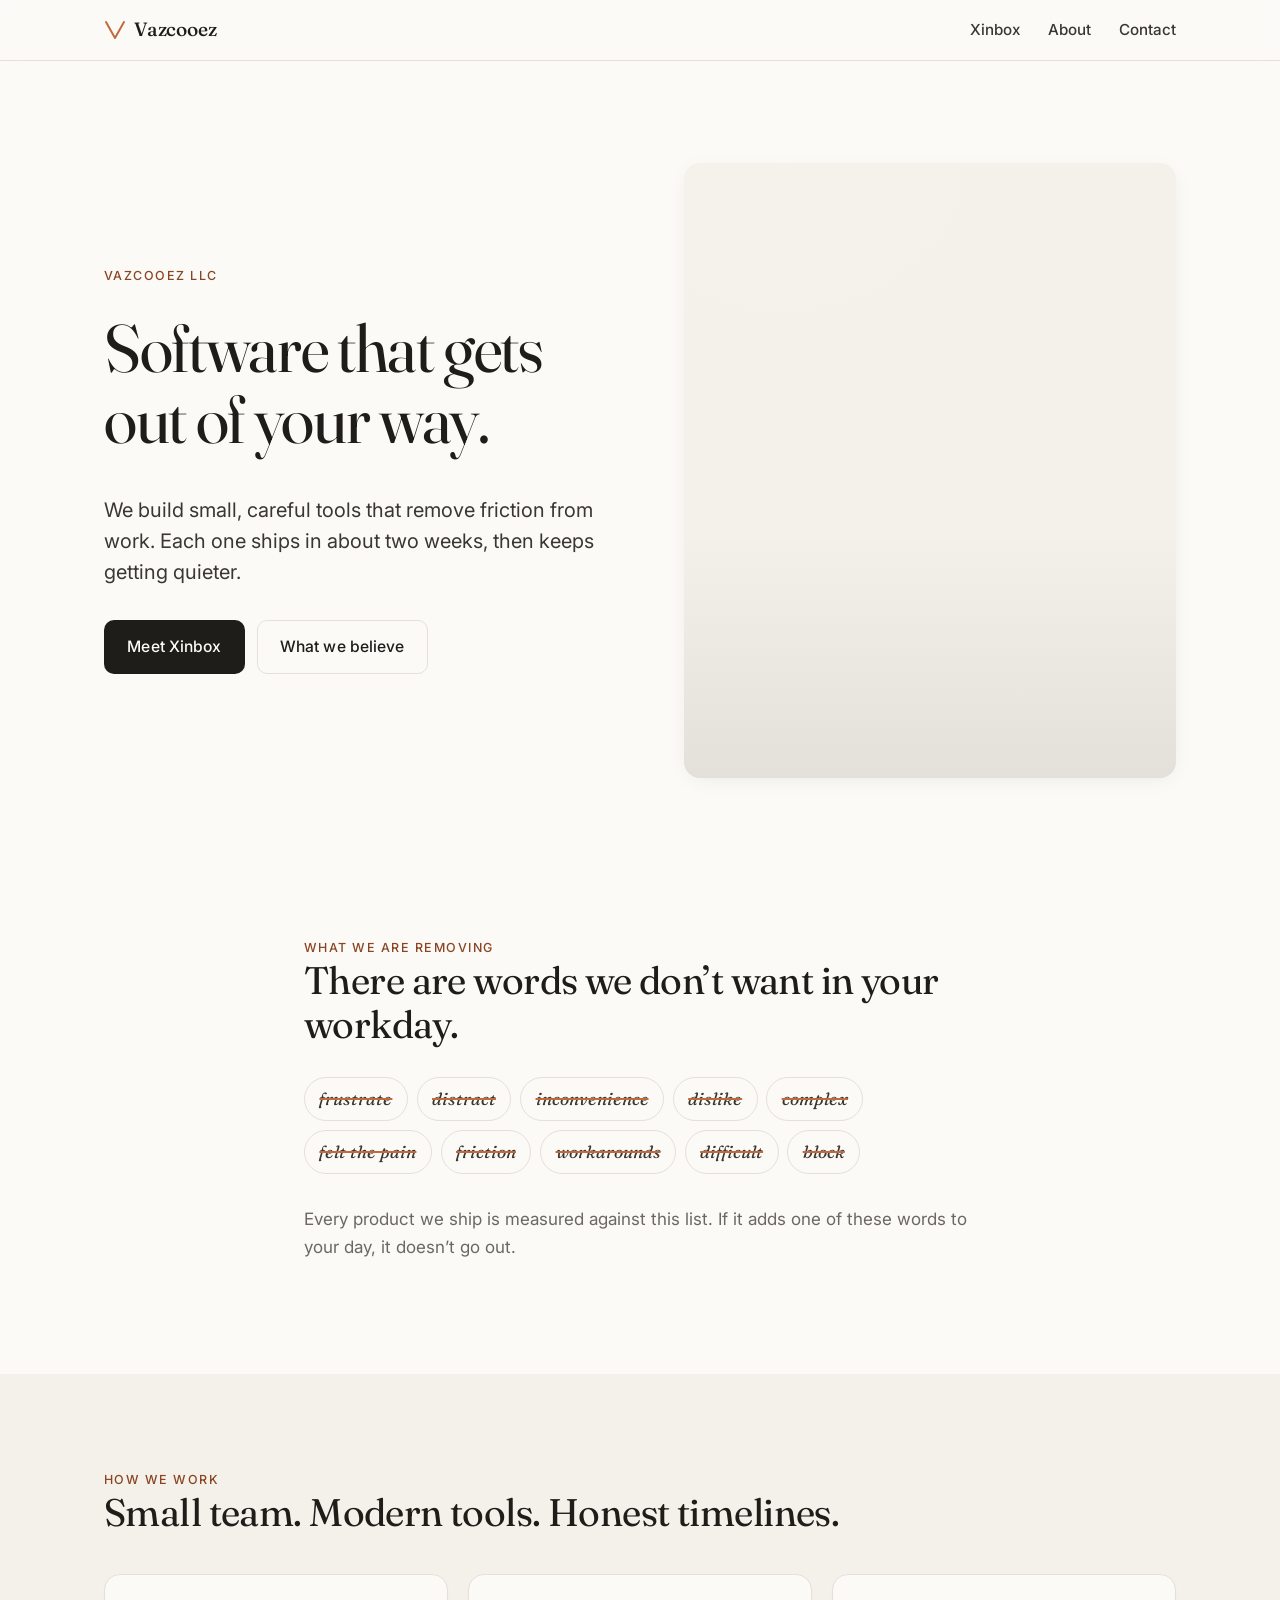
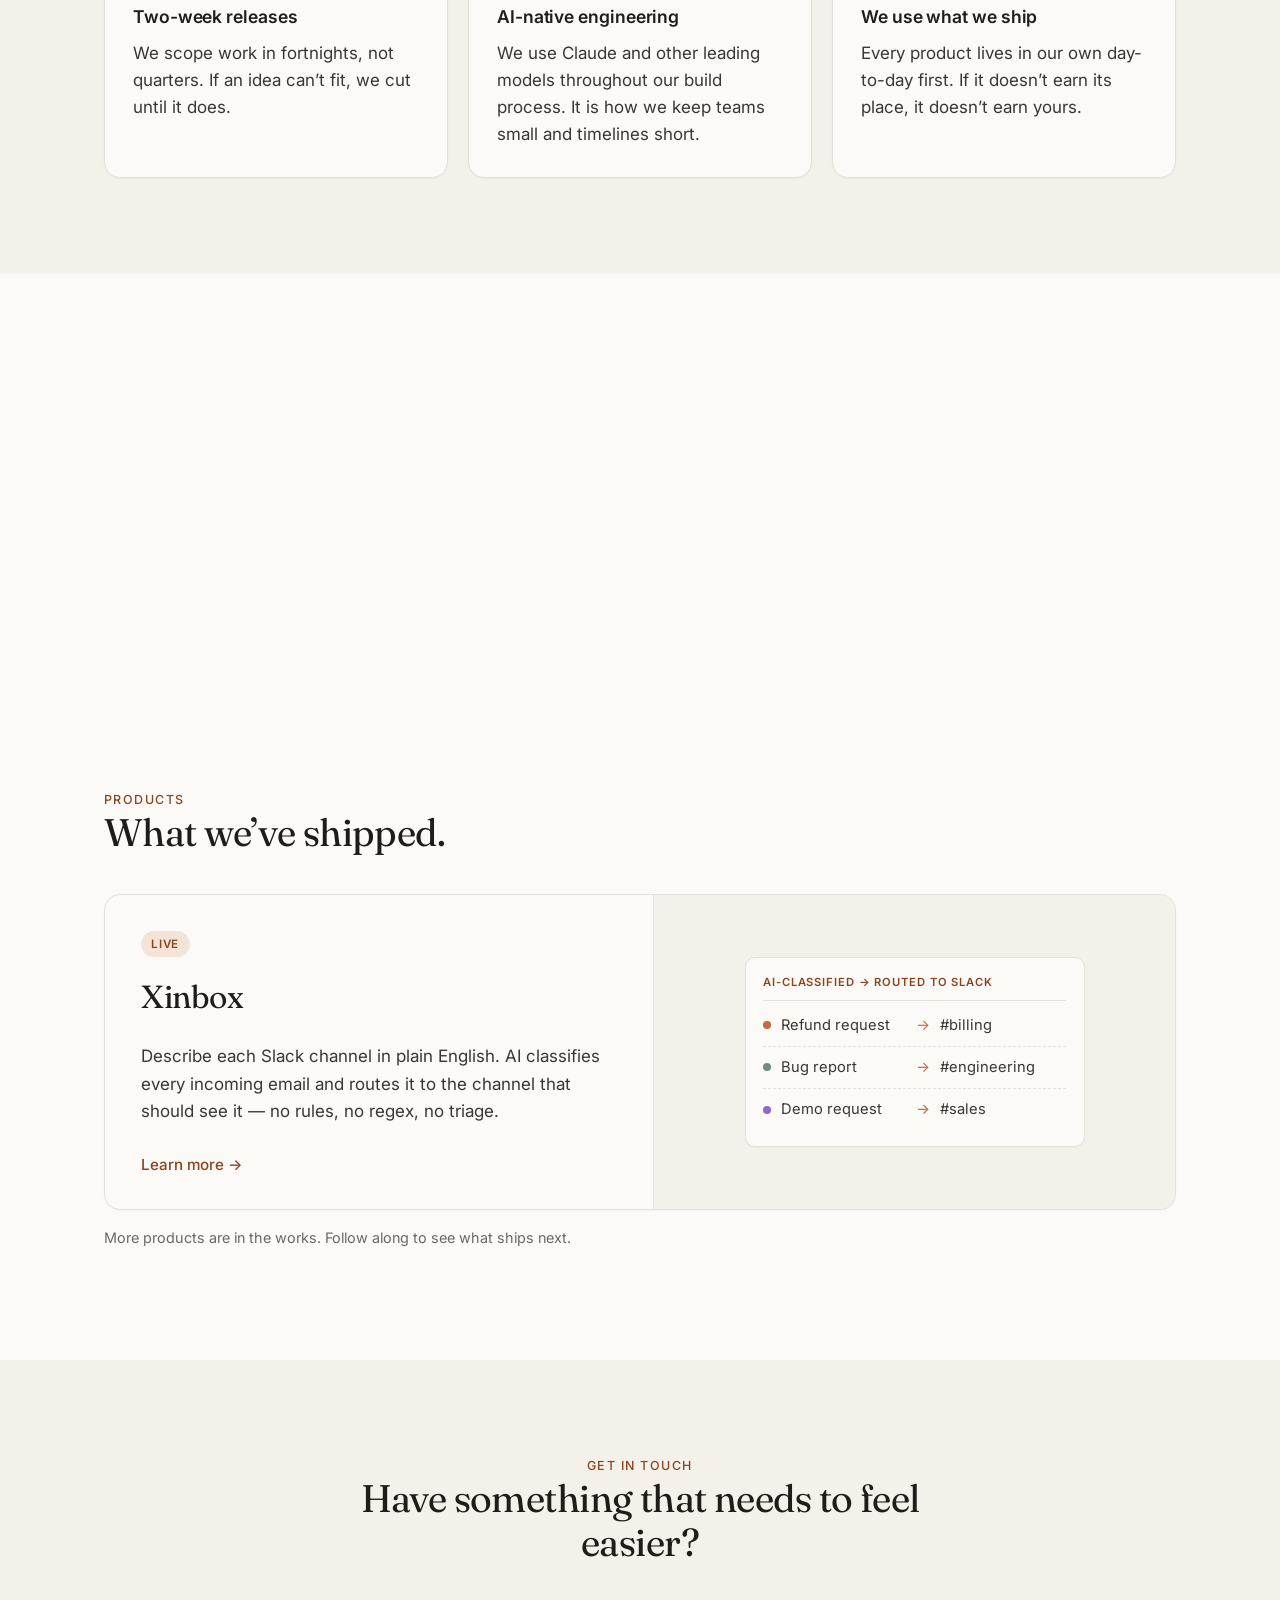
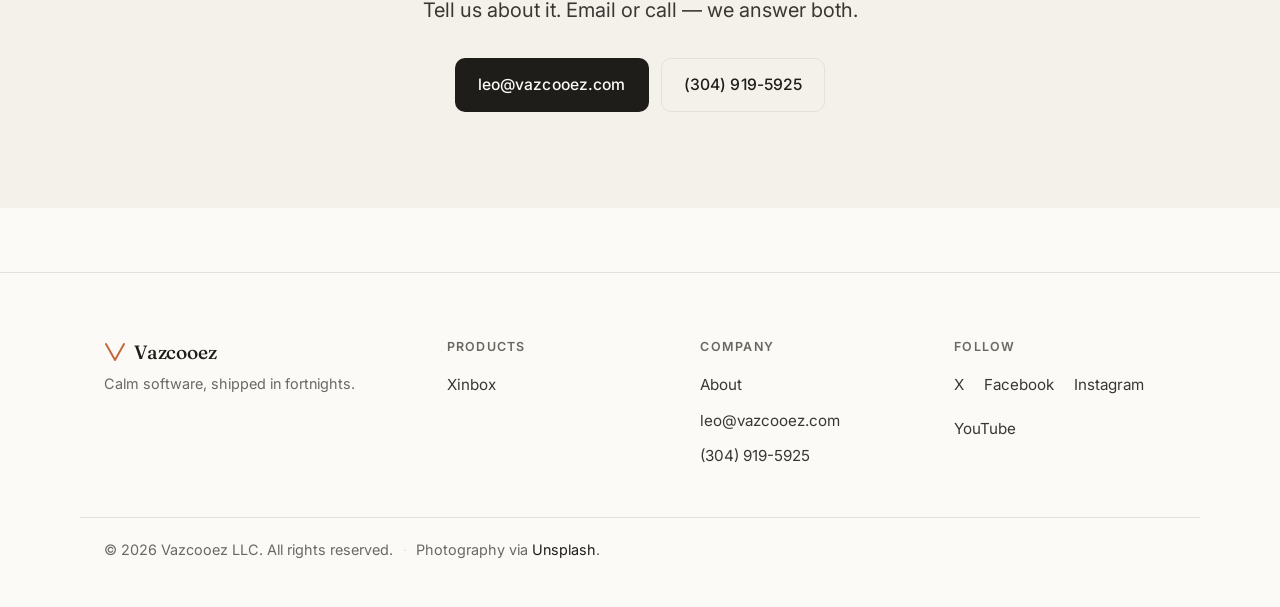
==== commit 1754bd25: "Update phone contact to (304) 919-5925 Co-Authored-By: Claude Opus 4.7 (1M context) <noreply@anthrop" ====
--- a/index.html
+++ b/index.html
@@ -161,7 +161,7 @@
         </p>
         <div class="cta-row" style="justify-content:center">
           <a class="btn btn-primary" href="mailto:leo@vazcooez.com">leo@vazcooez.com</a>
-          <a class="btn btn-ghost" href="tel:+17869494464">(786) 949-4464</a>
+          <a class="btn btn-ghost" href="tel:+13049195925">(304) 919-5925</a>
         </div>
       </div>
     </section>
@@ -189,7 +189,7 @@
         <ul class="footer-list">
           <li><a href="about.html">About</a></li>
           <li><a href="mailto:leo@vazcooez.com">leo@vazcooez.com</a></li>
-          <li><a href="tel:+17869494464">(786) 949-4464</a></li>
+          <li><a href="tel:+13049195925">(304) 919-5925</a></li>
         </ul>
       </div>
       <div>
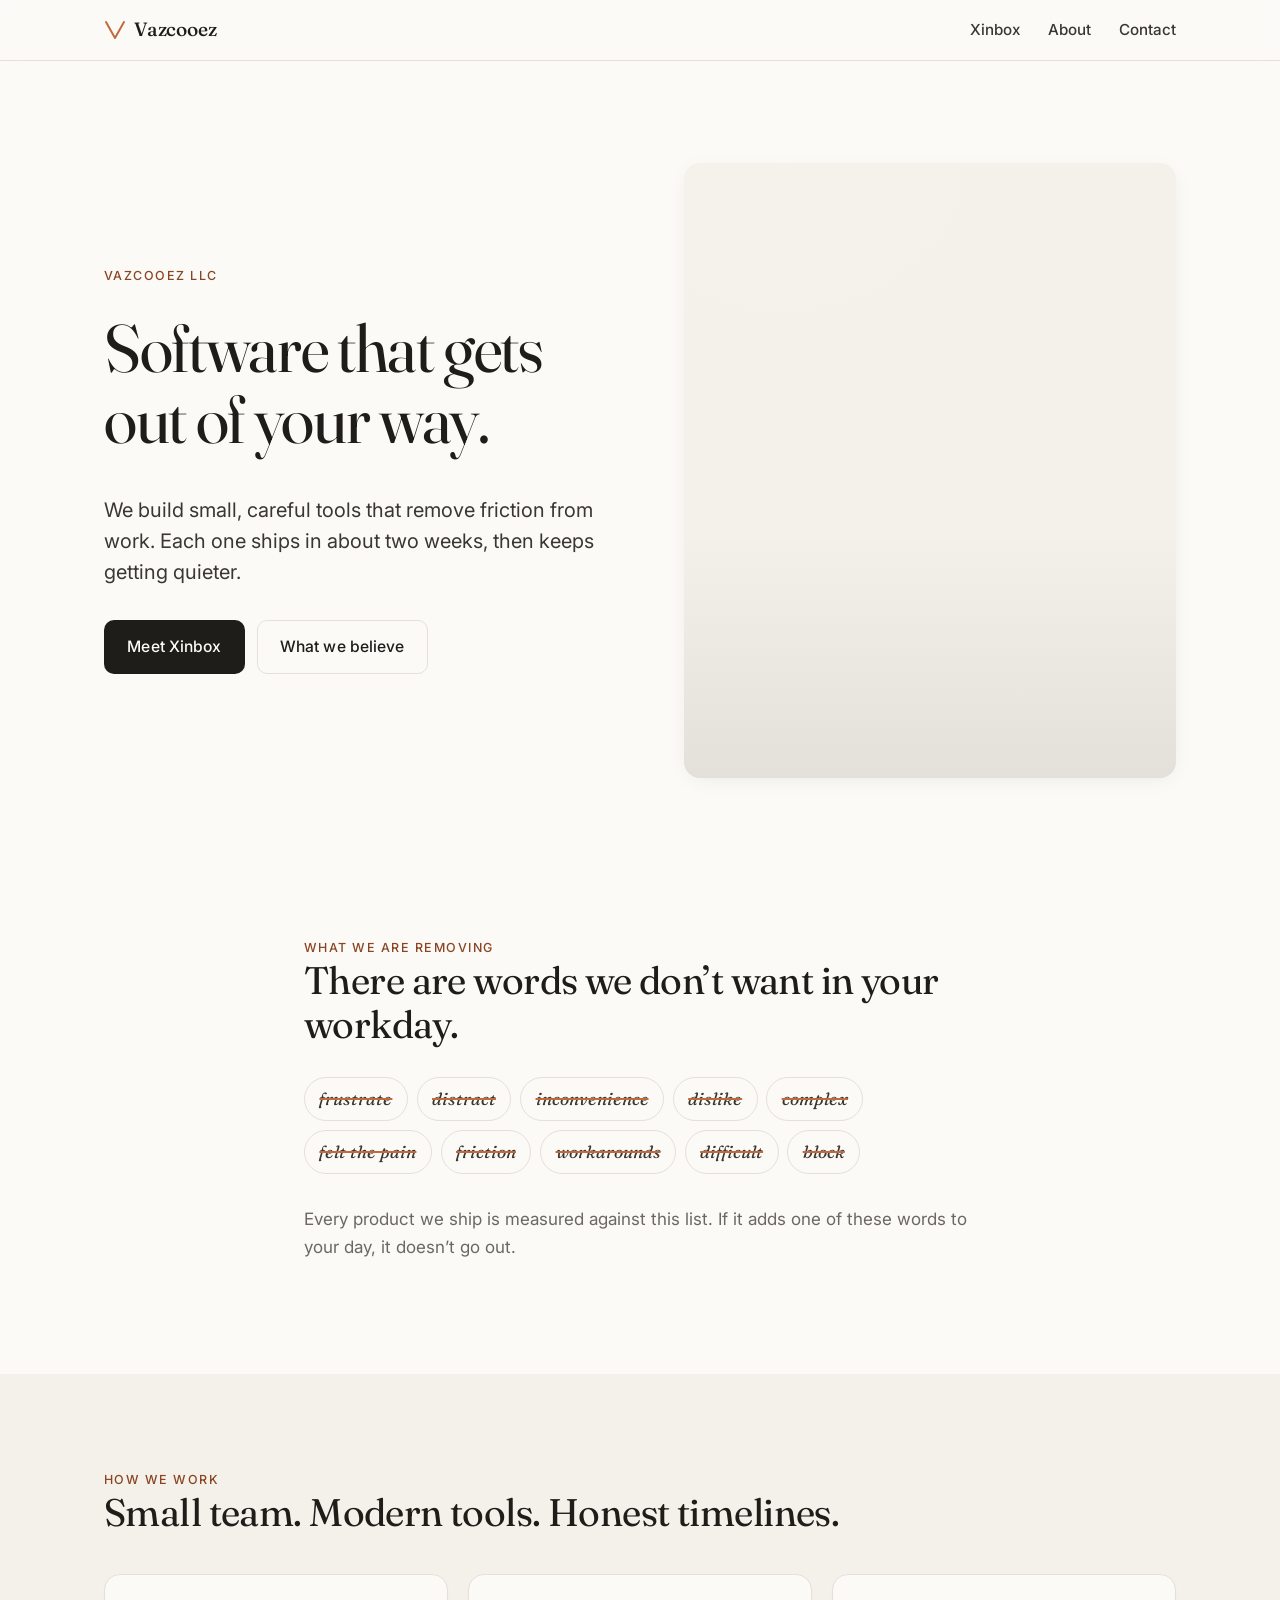
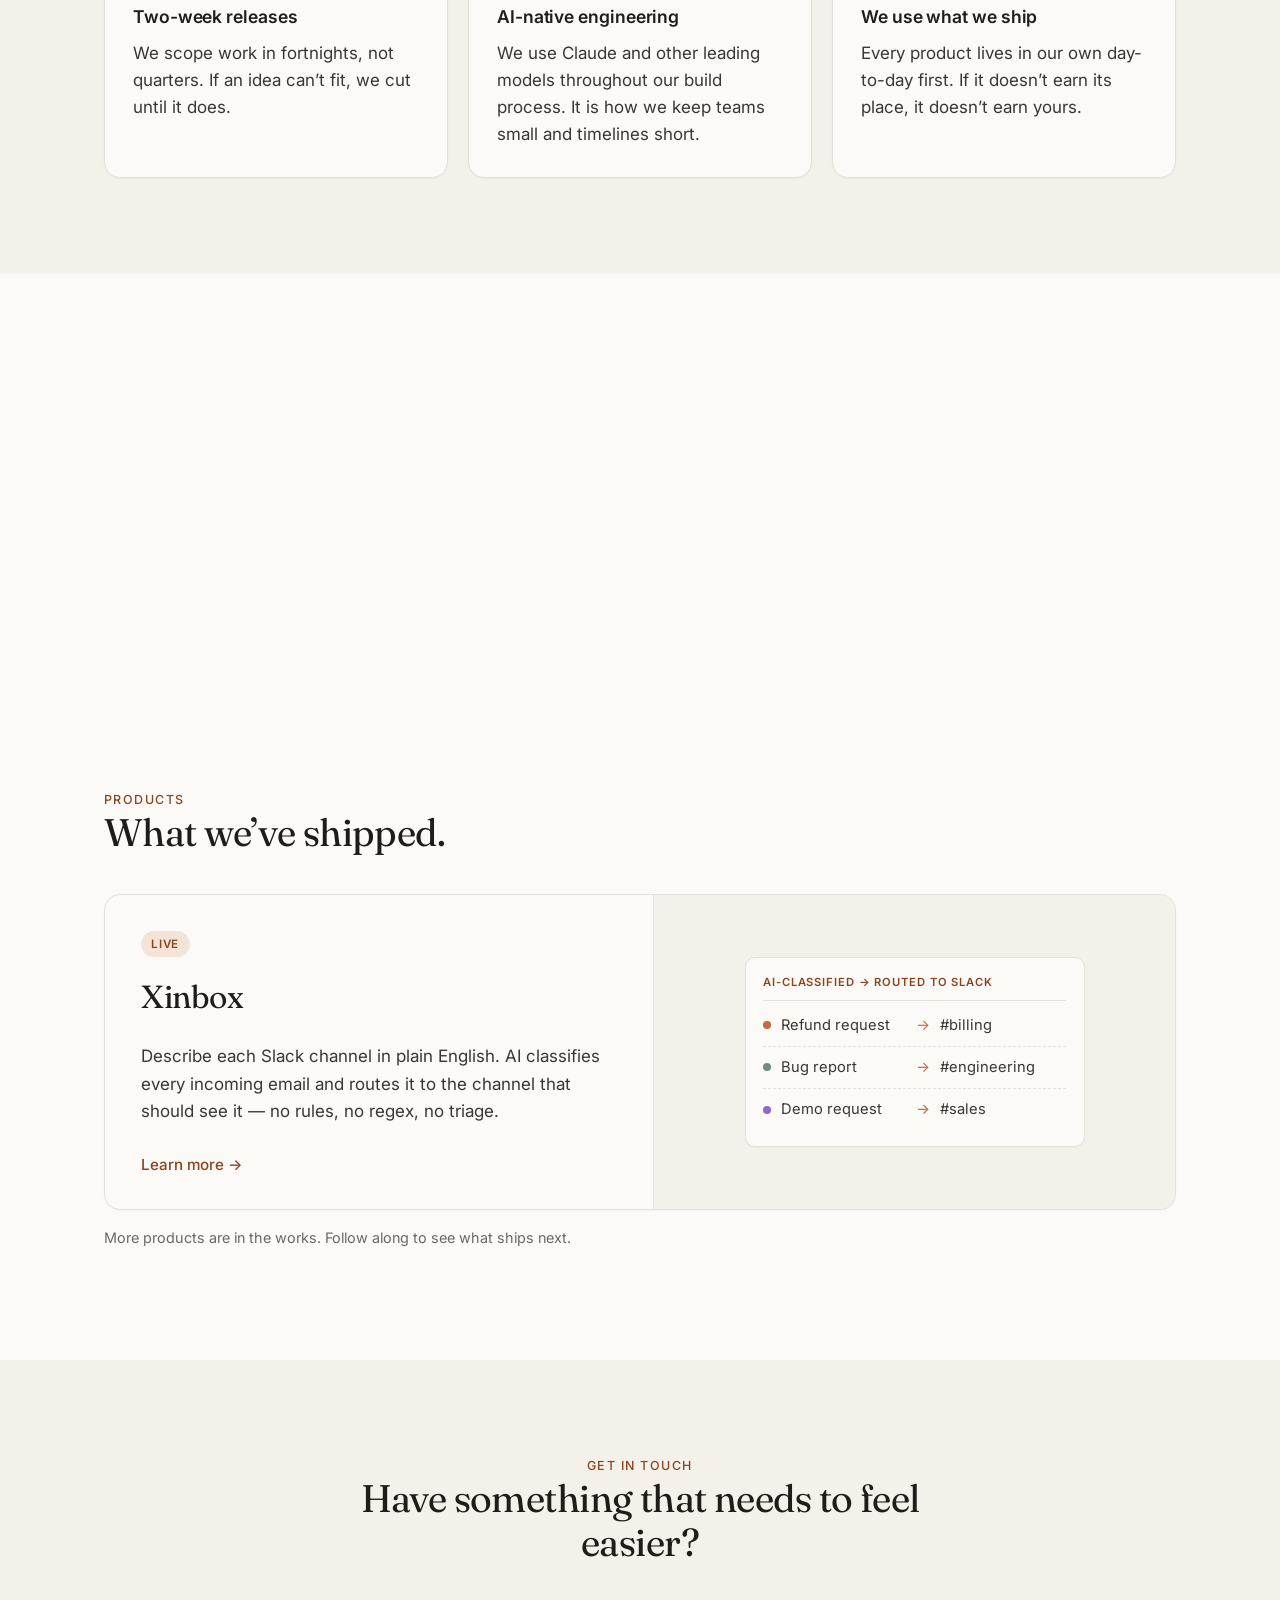
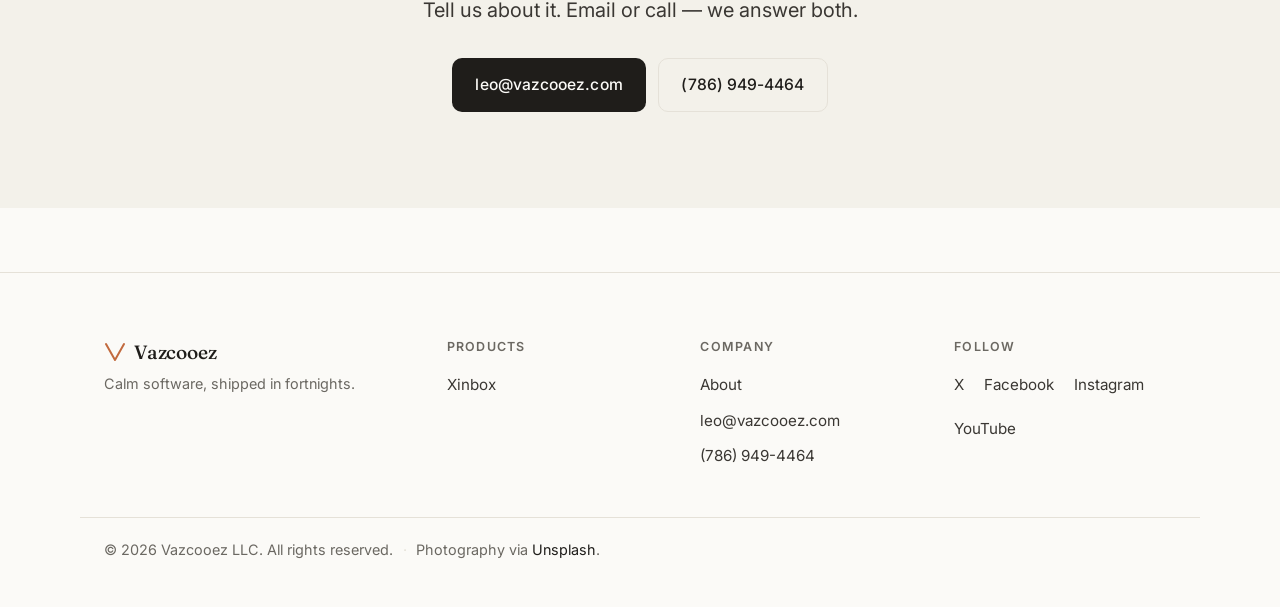
==== commit 2d7a8729: "Update phone contact to (786) 949-4464 Co-Authored-By: Claude Opus 4.7 (1M context) <noreply@anthrop" ====
--- a/index.html
+++ b/index.html
@@ -161,7 +161,7 @@
         </p>
         <div class="cta-row" style="justify-content:center">
           <a class="btn btn-primary" href="mailto:leo@vazcooez.com">leo@vazcooez.com</a>
-          <a class="btn btn-ghost" href="tel:+13049195925">(304) 919-5925</a>
+          <a class="btn btn-ghost" href="tel:+17869494464">(786) 949-4464</a>
         </div>
       </div>
     </section>
@@ -189,7 +189,7 @@
         <ul class="footer-list">
           <li><a href="about.html">About</a></li>
           <li><a href="mailto:leo@vazcooez.com">leo@vazcooez.com</a></li>
-          <li><a href="tel:+13049195925">(304) 919-5925</a></li>
+          <li><a href="tel:+17869494464">(786) 949-4464</a></li>
         </ul>
       </div>
       <div>
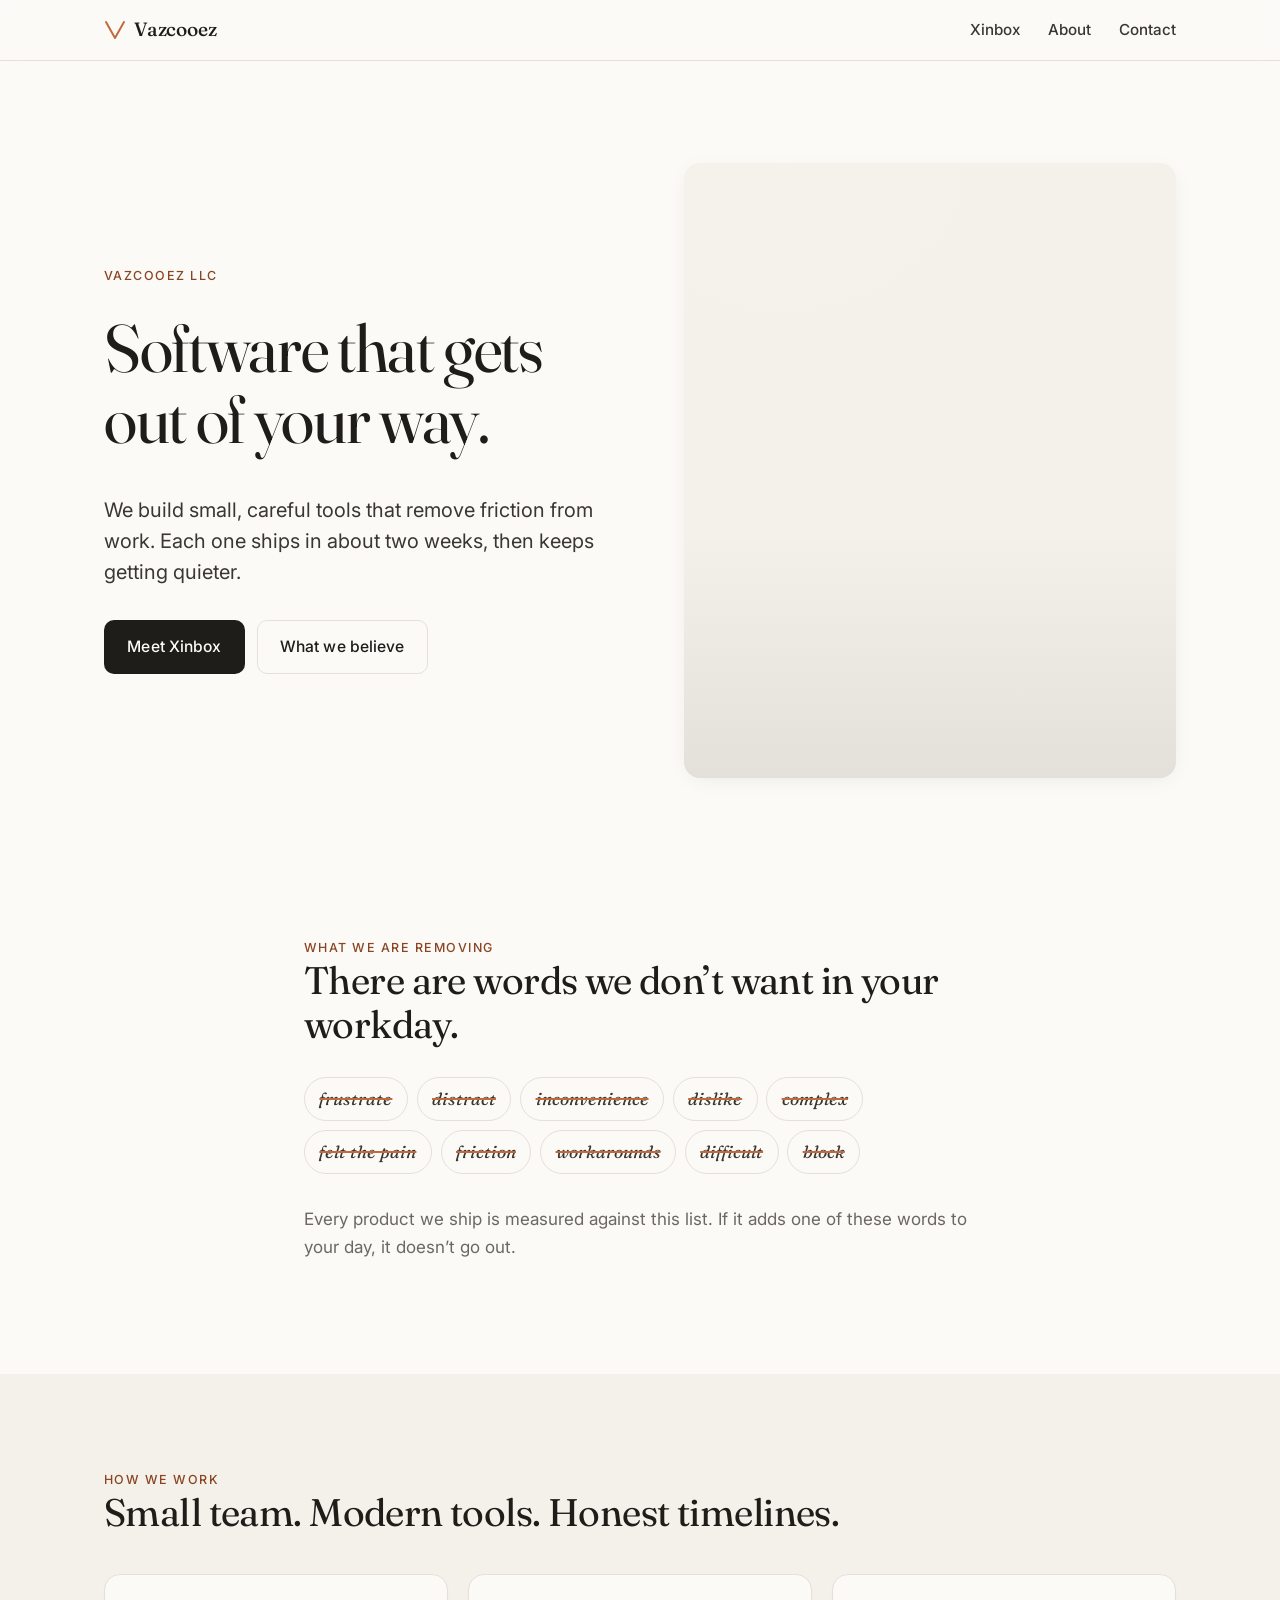
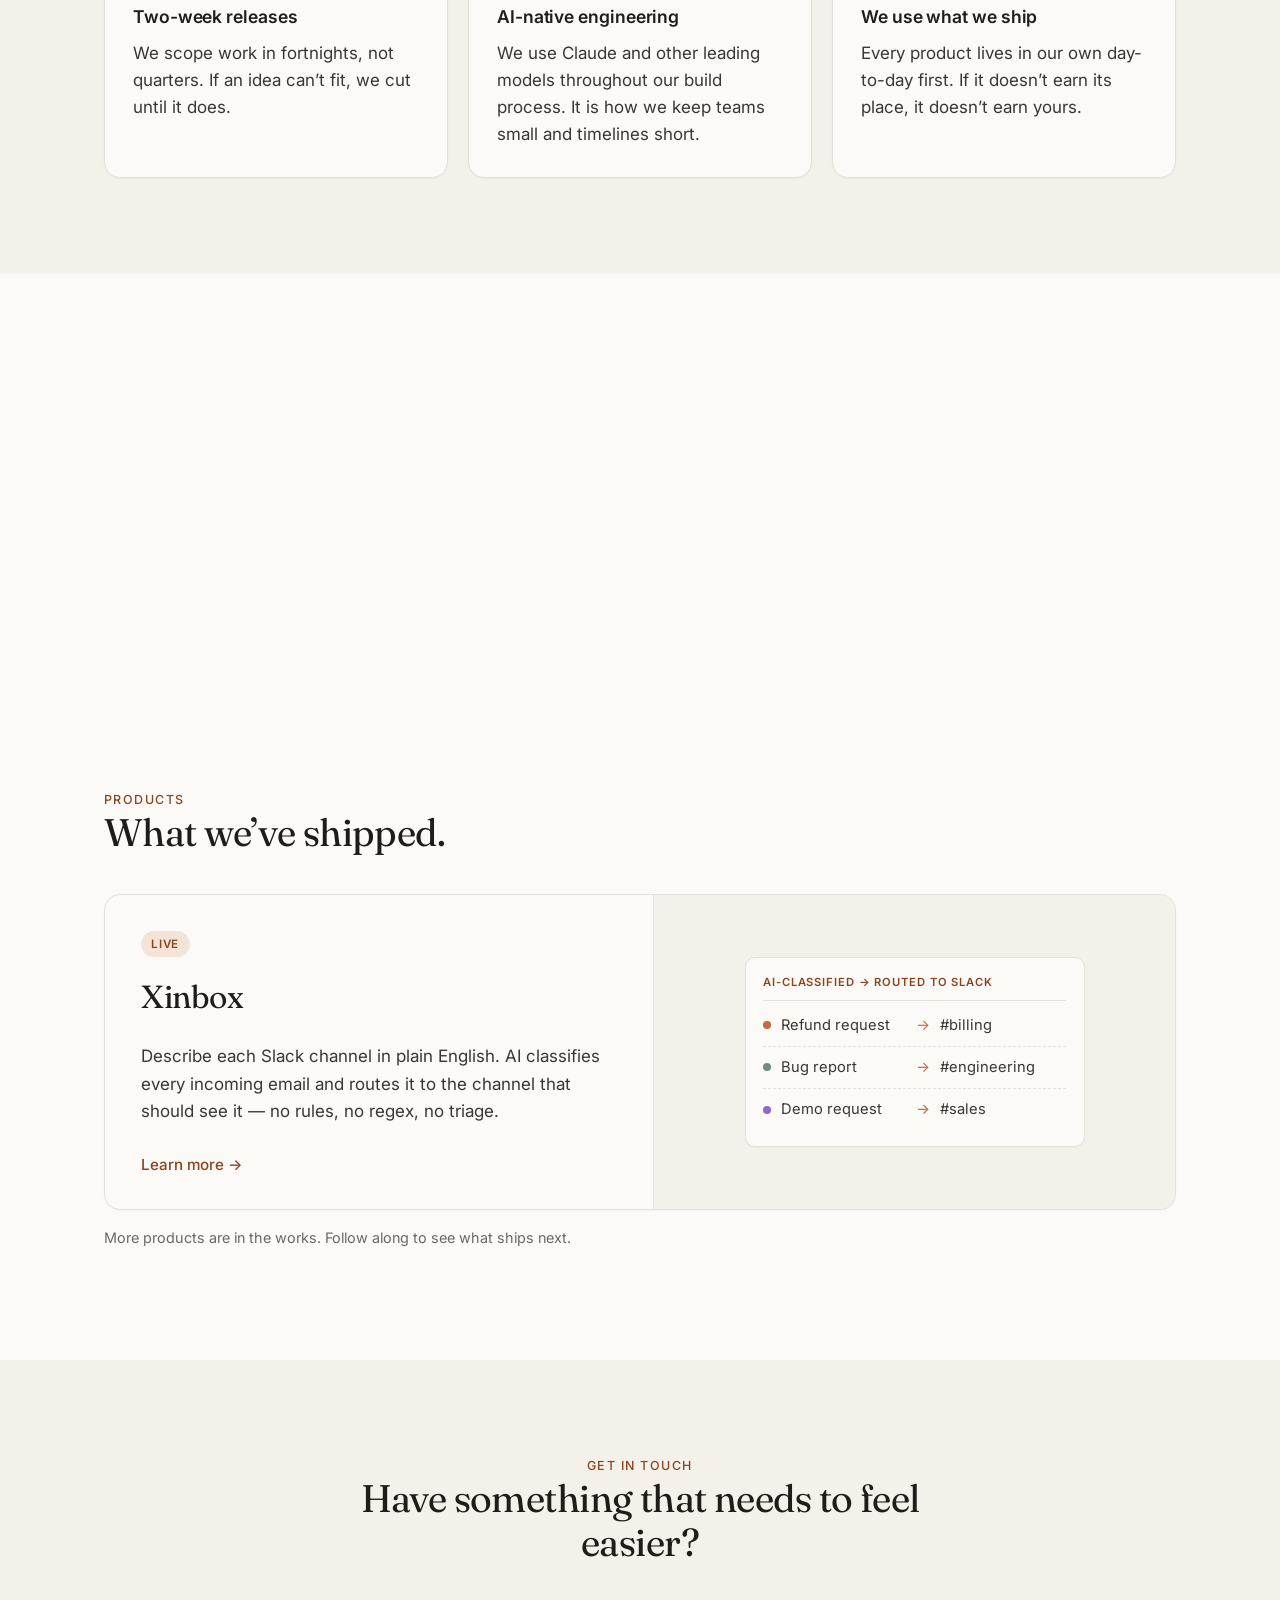
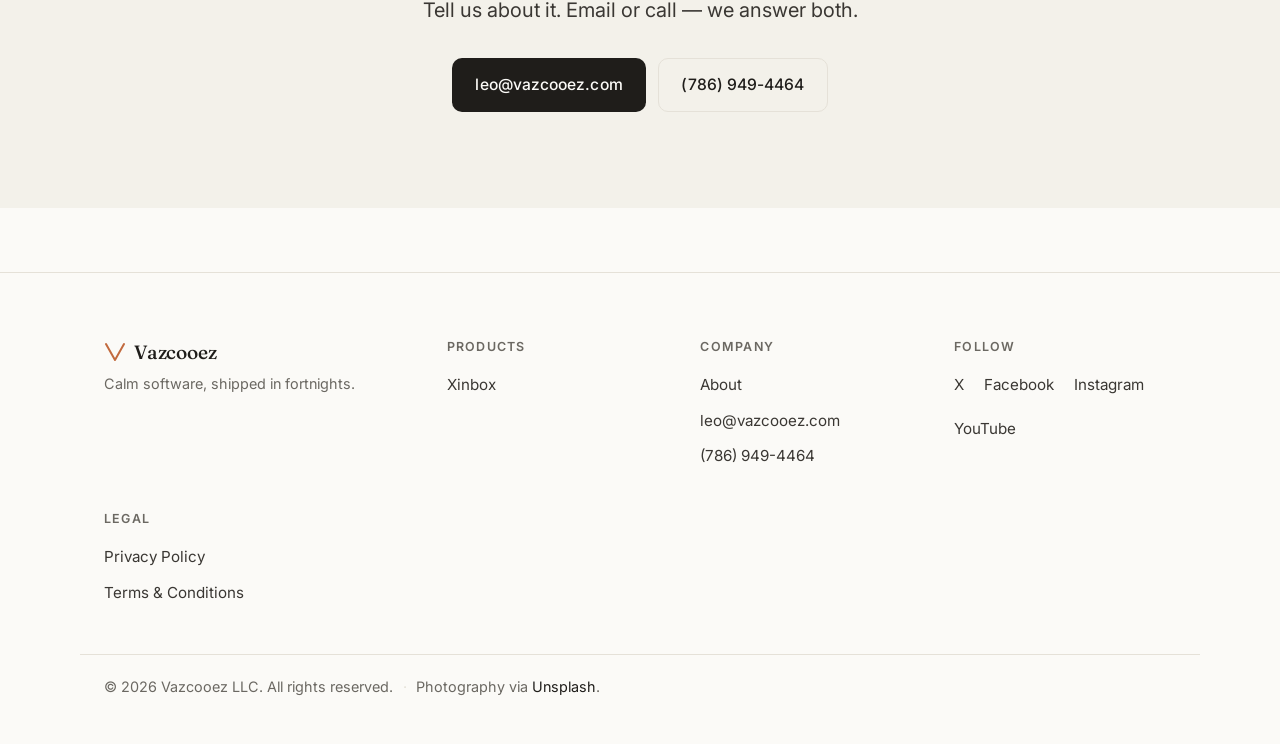
==== commit 6a9e7c90: "Add Privacy Policy and Terms & Conditions pages for withallo phone service Co-Authored-By: Claude So" ====
--- a/index.html
+++ b/index.html
@@ -201,6 +201,13 @@
           <li><a href="#" aria-label="Vazcooez on YouTube" rel="me noopener">YouTube</a></li>
         </ul>
       </div>
+      <div>
+        <h4>Legal</h4>
+        <ul class="footer-list">
+          <li><a href="privacy-policy.html">Privacy Policy</a></li>
+          <li><a href="terms.html">Terms &amp; Conditions</a></li>
+        </ul>
+      </div>
     </div>
     <div class="container footer-base">
       <p class="muted small">&copy; <span id="year">2026</span> Vazcooez LLC. All rights reserved. <span class="dot-sep">&middot;</span> Photography via <a href="https://unsplash.com/?utm_source=vazcooez&utm_medium=referral" rel="noopener">Unsplash</a>.</p>
